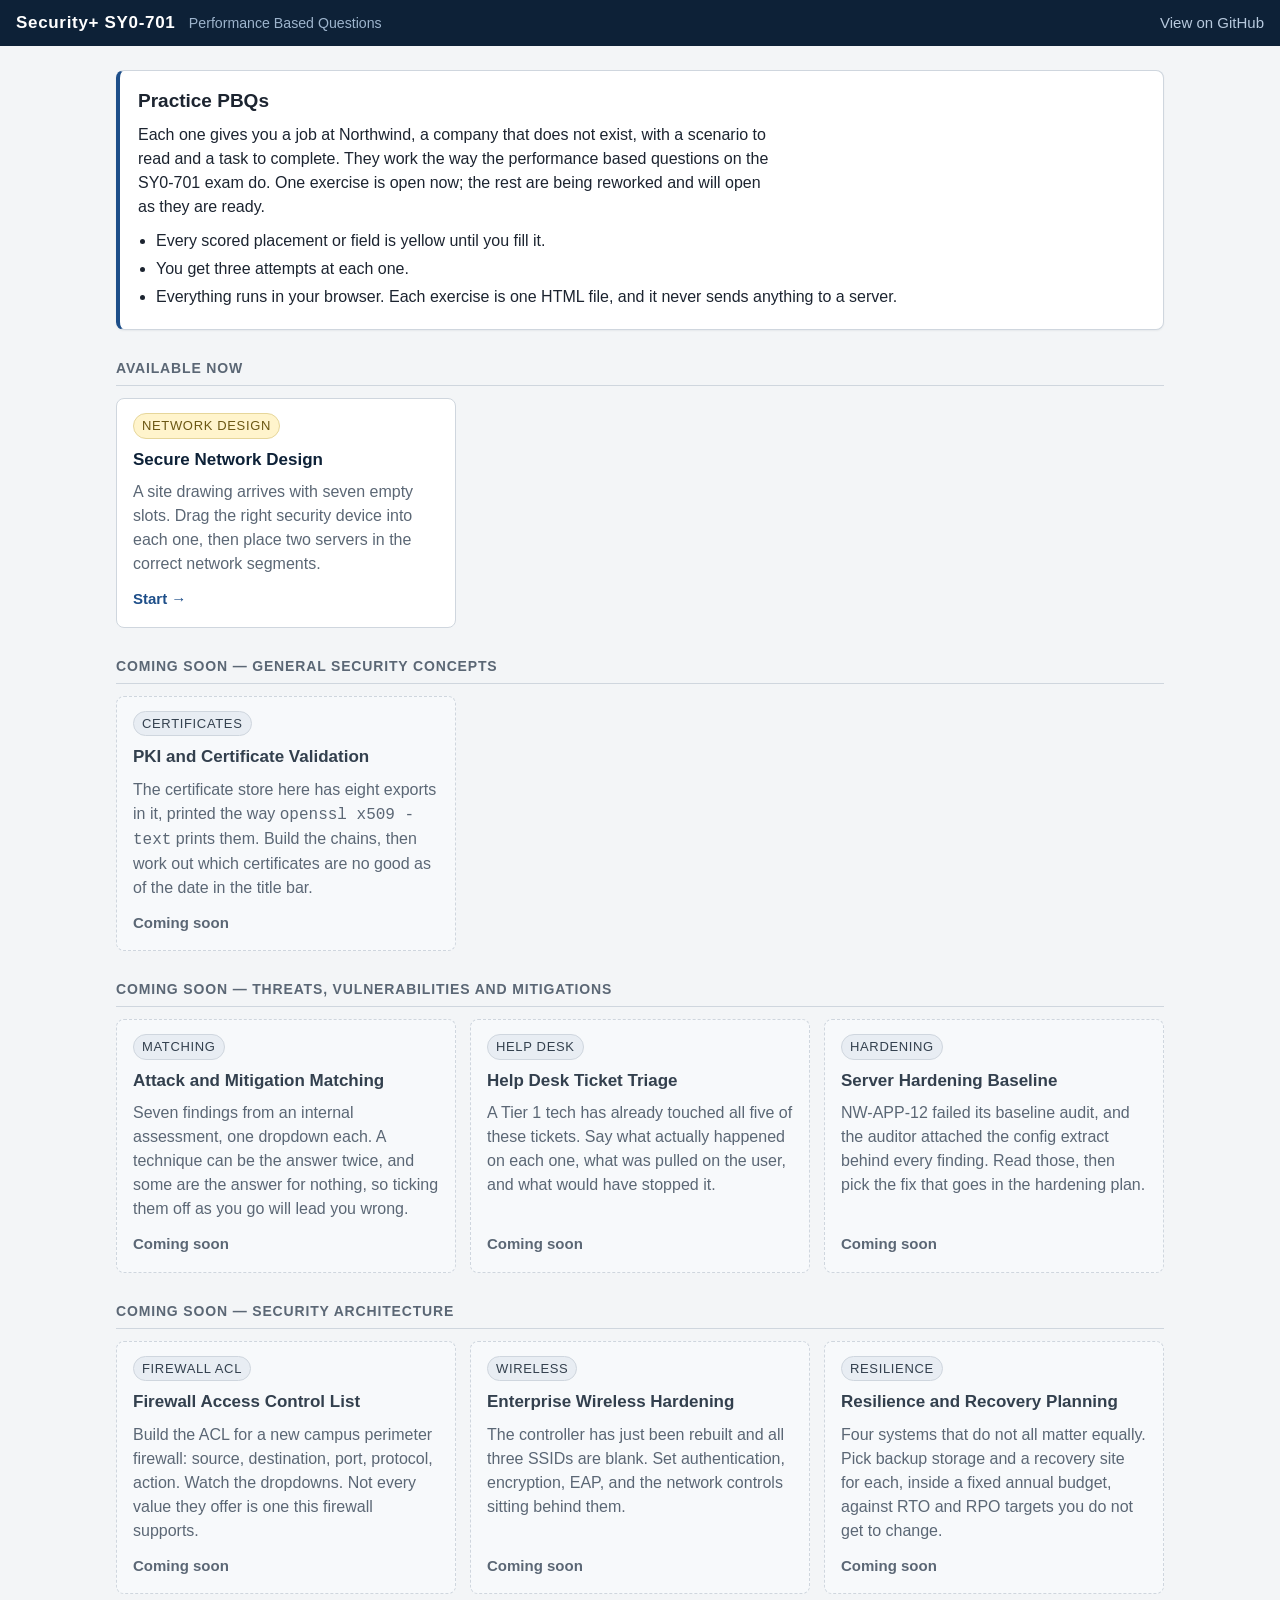
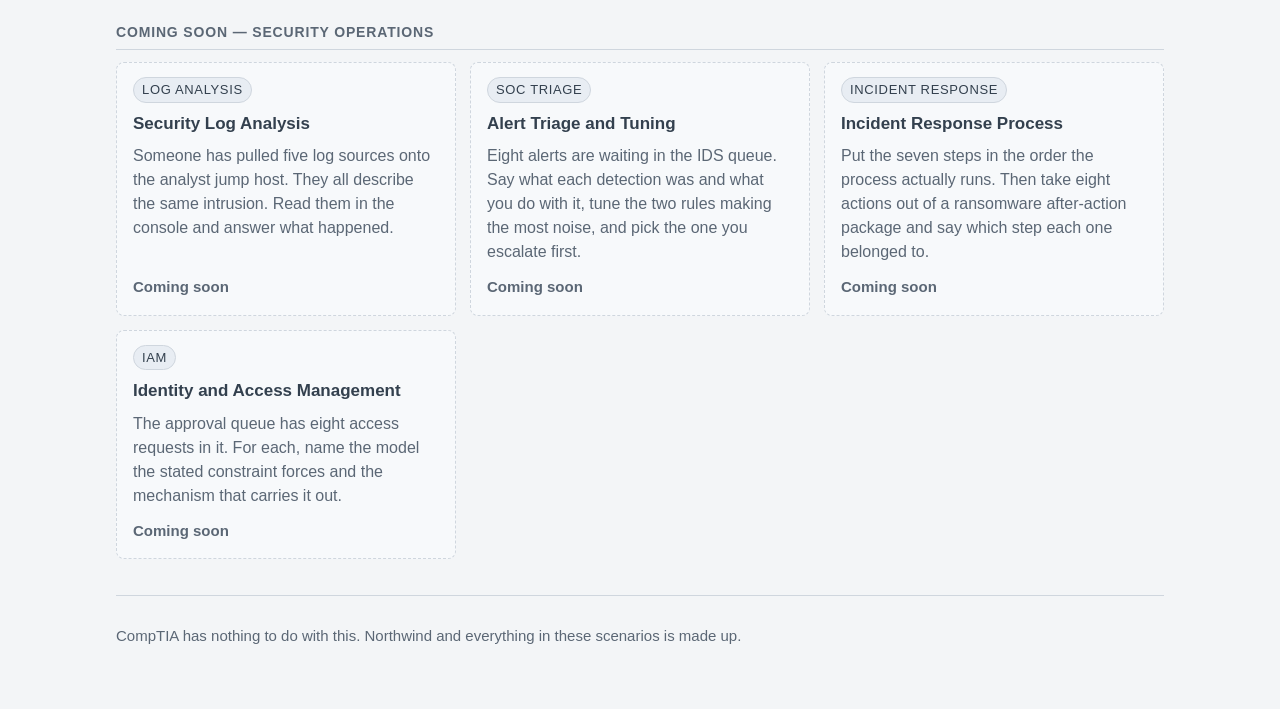
==== index.html @ afe7bc21 "Testing network diagram PBQ" ====
<!doctype html>
<html lang="en">
  <head>
    <meta charset="UTF-8" />
    <meta name="viewport" content="width=device-width, initial-scale=1.0" />
    <title>Security+ SY0-701 Performance Based Questions</title>
    <meta name="description" content="Interactive performance based questions to prepare for the CompTIA Security+ SY0-701 exam." />
    <link rel="stylesheet" href="assets/css/text-scale.css" />
    <style>
      :root {
        --navy: #0d2137;
        --ink: #1c2430;
        --muted: #5b6775;
        --line: #cfd6de;
        --paper: #f3f5f7;
        --white: #ffffff;
        --gold: #fff4cc;
        --info: #1d4e89;
        --shadow: 0 10px 30px rgba(13, 33, 55, .18);
        --focus: #7766cc;
      }

      * { box-sizing: border-box; }
      body {
        margin: 0;
        color: var(--ink);
        background: var(--paper);
        font-family: "Segoe UI", Tahoma, Geneva, Verdana, sans-serif;
        font-size: calc(16px * var(--scale-body, 1) * var(--scale-all, 1));
        line-height: 1.5;
      }
      a { color: var(--info); }
      :focus-visible {
        outline: 3px solid var(--focus);
        outline-offset: 2px;
      }

      .topbar {
        display: flex;
        align-items: baseline;
        gap: 12px;
        padding: 10px 16px;
        background: var(--navy);
        color: #d7e2ee;
        flex-wrap: wrap;
      }
      .brand {
        margin: 0;
        font-size: calc(17px * var(--scale-h1, 1) * var(--scale-all, 1));
        font-weight: 700;
        color: #fff;
        letter-spacing: .04em;
      }
      .brand small { font-weight: 500; color: #9db4cc; margin-left: 8px; letter-spacing: 0; }
      .spacer { flex: 1; }
      .topbar a { color: #b7c9dd; font-size: calc(15px * var(--scale-body, 1) * var(--scale-all, 1)); text-decoration: none; }
      .topbar a:hover { color: #fff; text-decoration: underline; }

      .wrap { max-width: 1080px; margin: 0 auto; padding: 24px 16px 48px; }

      .intro {
        background: var(--white);
        border: 1px solid var(--line);
        border-left: 4px solid var(--info);
        border-radius: 8px;
        padding: 16px 18px;
        margin-bottom: 28px;
        box-shadow: 0 1px 2px rgba(13, 33, 55, .06);
      }
      .intro h2 { margin: 0 0 8px; font-size: calc(19px * var(--scale-h2, 1) * var(--scale-all, 1)); }
      .intro p { margin: 8px 0 0; max-width: 72ch; }
      .intro p:first-of-type { margin-top: 0; }
      .intro ul { margin: 10px 0 0; padding-left: 18px; }
      .intro li { margin: 4px 0; }

      h3.domain {
        margin: 28px 0 12px;
        font-size: calc(14px * var(--scale-h3, 1) * var(--scale-all, 1));
        letter-spacing: .06em;
        text-transform: uppercase;
        color: var(--muted);
        border-bottom: 1px solid var(--line);
        padding-bottom: 6px;
      }

      .grid {
        display: grid;
        grid-template-columns: repeat(auto-fill, minmax(300px, 1fr));
        gap: 14px;
      }

      .card {
        display: flex;
        flex-direction: column;
        background: var(--white);
        border: 1px solid var(--line);
        border-radius: 8px;
        padding: 14px 16px 16px;
        text-decoration: none;
        color: inherit;
        transition: transform .12s ease, box-shadow .12s ease, border-color .12s ease;
      }
      .card:hover,
      .card:focus-visible {
        transform: translateY(-2px);
        box-shadow: var(--shadow);
        border-color: #6b7f94;
      }
      .card h4 {
        margin: 0 0 8px;
        font-size: calc(17px * var(--scale-h4, 1) * var(--scale-all, 1));
        color: var(--navy);
      }
      .card p {
        margin: 0 0 12px;
        font-size: calc(16px * var(--scale-prose, 1) * var(--scale-all, 1));
        color: var(--muted);
      }
      .card .go {
        margin-top: auto;
        font-size: calc(15px * var(--scale-body, 1) * var(--scale-all, 1));
        font-weight: 650;
        color: var(--info);
      }
      .card .go::after { content: " \2192"; }
      .tag {
        display: inline-block;
        align-self: flex-start;
        margin-bottom: 8px;
        padding: 2px 8px;
        border-radius: 999px;
        background: var(--gold);
        border: 1px solid #e6d69a;
        font-size: calc(13px * var(--scale-small, 1) * var(--scale-all, 1));
        letter-spacing: .05em;
        text-transform: uppercase;
        color: #6b5713;
      }

      footer {
        margin-top: 36px;
        padding-top: 14px;
        border-top: 1px solid var(--line);
        font-size: calc(15px * var(--scale-body, 1) * var(--scale-all, 1));
        color: var(--muted);
      }
      .card.soon {
        background: #f7f9fb;
        border-style: dashed;
        color: var(--muted);
      }
      .card.soon h4 { color: #33404e; }
      .card.soon .go { color: var(--muted); }
      .card.soon .go::after { content: ""; }
      .card.soon .tag { background: #e8edf3; border-color: #cfd6de; color: #33404e; }
      .skip {
        position: absolute;
        left: -999px;
        top: 8px;
        background: var(--white);
        color: var(--navy);
        padding: 8px 12px;
        border-radius: 6px;
        z-index: 10;
      }
      .skip:focus { left: 8px; }
      @media (prefers-reduced-motion: reduce) {
        .card { transition: none; }
        .card:hover, .card:focus-visible { transform: none; }
      }

      @media (max-width: 520px) {
        .wrap { padding: 18px 12px 36px; }
      }
    </style>
  </head>

  <body>
    <a class="skip" href="#main">Skip to exercises</a>
    <header class="topbar" role="banner">
      <h1 class="brand">Security+ SY0-701 <small>Performance Based Questions</small></h1>
      <span class="spacer"></span>
      <a href="https://github.com/devurandom11/Security-Plus-PBQs">View on GitHub</a>
    </header>

    <main id="main" class="wrap">
      <section class="intro" aria-labelledby="introTitle">
        <h2 id="introTitle">Practice PBQs</h2>
        <p>
          Each one gives you a job at Northwind, a company that does not exist, with a scenario
          to read and a task to complete. They work the way the performance based questions on
          the SY0-701 exam do. One exercise is open now; the rest are being reworked and will
          open as they are ready.
        </p>
        <ul>
          <li>Every scored placement or field is yellow until you fill it.</li>
          <li>You get three attempts at each one.</li>
          <li>Everything runs in your browser. Each exercise is one HTML file, and it never sends anything to a server.</li>
        </ul>
      </section>

      <h3 class="domain">Available now</h3>
      <div class="grid">
        <a class="card" href="network-diagram.html">
          <span class="tag">Network design</span>
          <h4>Secure Network Design</h4>
          <p>A site drawing arrives with seven empty slots. Drag the right security device into each one, then place two servers in the correct network segments.</p>
          <span class="go">Start</span>
        </a>
      </div>

      <h3 class="domain">Coming soon &mdash; General Security Concepts</h3>
      <div class="grid">
        <div class="card soon" aria-disabled="true">
          <span class="tag">Certificates</span>
          <h4>PKI and Certificate Validation</h4>
          <p>The certificate store here has eight exports in it, printed the way <code>openssl x509 -text</code> prints them. Build the chains, then work out which certificates are no good as of the date in the title bar.</p>
          <span class="go">Coming soon</span>
        </div>
      </div>

      <h3 class="domain">Coming soon &mdash; Threats, Vulnerabilities and Mitigations</h3>
      <div class="grid">
        <div class="card soon" aria-disabled="true">
          <span class="tag">Matching</span>
          <h4>Attack and Mitigation Matching</h4>
          <p>Seven findings from an internal assessment, one dropdown each. A technique can be the answer twice, and some are the answer for nothing, so ticking them off as you go will lead you wrong.</p>
          <span class="go">Coming soon</span>
        </div>
        <div class="card soon" aria-disabled="true">
          <span class="tag">Help desk</span>
          <h4>Help Desk Ticket Triage</h4>
          <p>A Tier 1 tech has already touched all five of these tickets. Say what actually happened on each one, what was pulled on the user, and what would have stopped it.</p>
          <span class="go">Coming soon</span>
        </div>
        <div class="card soon" aria-disabled="true">
          <span class="tag">Hardening</span>
          <h4>Server Hardening Baseline</h4>
          <p>NW-APP-12 failed its baseline audit, and the auditor attached the config extract behind every finding. Read those, then pick the fix that goes in the hardening plan.</p>
          <span class="go">Coming soon</span>
        </div>
      </div>

      <h3 class="domain">Coming soon &mdash; Security Architecture</h3>
      <div class="grid">
        <div class="card soon" aria-disabled="true">
          <span class="tag">Firewall ACL</span>
          <h4>Firewall Access Control List</h4>
          <p>Build the ACL for a new campus perimeter firewall: source, destination, port, protocol, action. Watch the dropdowns. Not every value they offer is one this firewall supports.</p>
          <span class="go">Coming soon</span>
        </div>
        <div class="card soon" aria-disabled="true">
          <span class="tag">Wireless</span>
          <h4>Enterprise Wireless Hardening</h4>
          <p>The controller has just been rebuilt and all three SSIDs are blank. Set authentication, encryption, EAP, and the network controls sitting behind them.</p>
          <span class="go">Coming soon</span>
        </div>
        <div class="card soon" aria-disabled="true">
          <span class="tag">Resilience</span>
          <h4>Resilience and Recovery Planning</h4>
          <p>Four systems that do not all matter equally. Pick backup storage and a recovery site for each, inside a fixed annual budget, against RTO and RPO targets you do not get to change.</p>
          <span class="go">Coming soon</span>
        </div>
      </div>

      <h3 class="domain">Coming soon &mdash; Security Operations</h3>
      <div class="grid">
        <div class="card soon" aria-disabled="true">
          <span class="tag">Log analysis</span>
          <h4>Security Log Analysis</h4>
          <p>Someone has pulled five log sources onto the analyst jump host. They all describe the same intrusion. Read them in the console and answer what happened.</p>
          <span class="go">Coming soon</span>
        </div>
        <div class="card soon" aria-disabled="true">
          <span class="tag">SOC triage</span>
          <h4>Alert Triage and Tuning</h4>
          <p>Eight alerts are waiting in the IDS queue. Say what each detection was and what you do with it, tune the two rules making the most noise, and pick the one you escalate first.</p>
          <span class="go">Coming soon</span>
        </div>
        <div class="card soon" aria-disabled="true">
          <span class="tag">Incident response</span>
          <h4>Incident Response Process</h4>
          <p>Put the seven steps in the order the process actually runs. Then take eight actions out of a ransomware after-action package and say which step each one belonged to.</p>
          <span class="go">Coming soon</span>
        </div>
        <div class="card soon" aria-disabled="true">
          <span class="tag">IAM</span>
          <h4>Identity and Access Management</h4>
          <p>The approval queue has eight access requests in it. For each, name the model the stated constraint forces and the mechanism that carries it out.</p>
          <span class="go">Coming soon</span>
        </div>
      </div>

      <footer>
        <p>
          CompTIA has nothing to do with this. Northwind and everything in these scenarios is made up.
        </p>
      </footer>
    </main>
  </body>
</html>
---- assets/css/text-scale.css ----
/* Text scale for every page in this repo.
   1 = the size the page was designed at. 1.1 = 10% bigger, 0.9 = 10% smaller.
   Change a number here and every page picks it up. Nothing else needs editing.

   Each page multiplies its own designed size by one of these, so the
   proportions inside a page stay intact while the whole class of text moves. */

:root {
  /* Scales everything at once, on top of the per-type numbers below. */
  --scale-all: 1;

  /* Per type of text. */
  --scale-body: 1;      /* base UI text: buttons, dropdowns, anything unclassified */
  --scale-h1: 1;        /* page title in the top bar, score headline */
  --scale-h2: 1;        /* section headings: Instructions, Answer key */
  --scale-h3: 1;        /* panel headings and sub-headings */
  --scale-h4: 1;        /* item headings: a question, a ticket, a certificate */
  --scale-prose: 1;     /* instruction paragraphs, list items, scenario text */
  --scale-table: 1;     /* data tables and their column headers */
  --scale-mono: 1;      /* terminal output, log dumps, certificate text */
  --scale-small: 1;     /* tags, hints, field labels, badges, captions */
  --scale-score: 1;     /* the big percentage on the results screen */
  --scale-diagram: 1;   /* labels drawn inside the SVG diagrams */
}
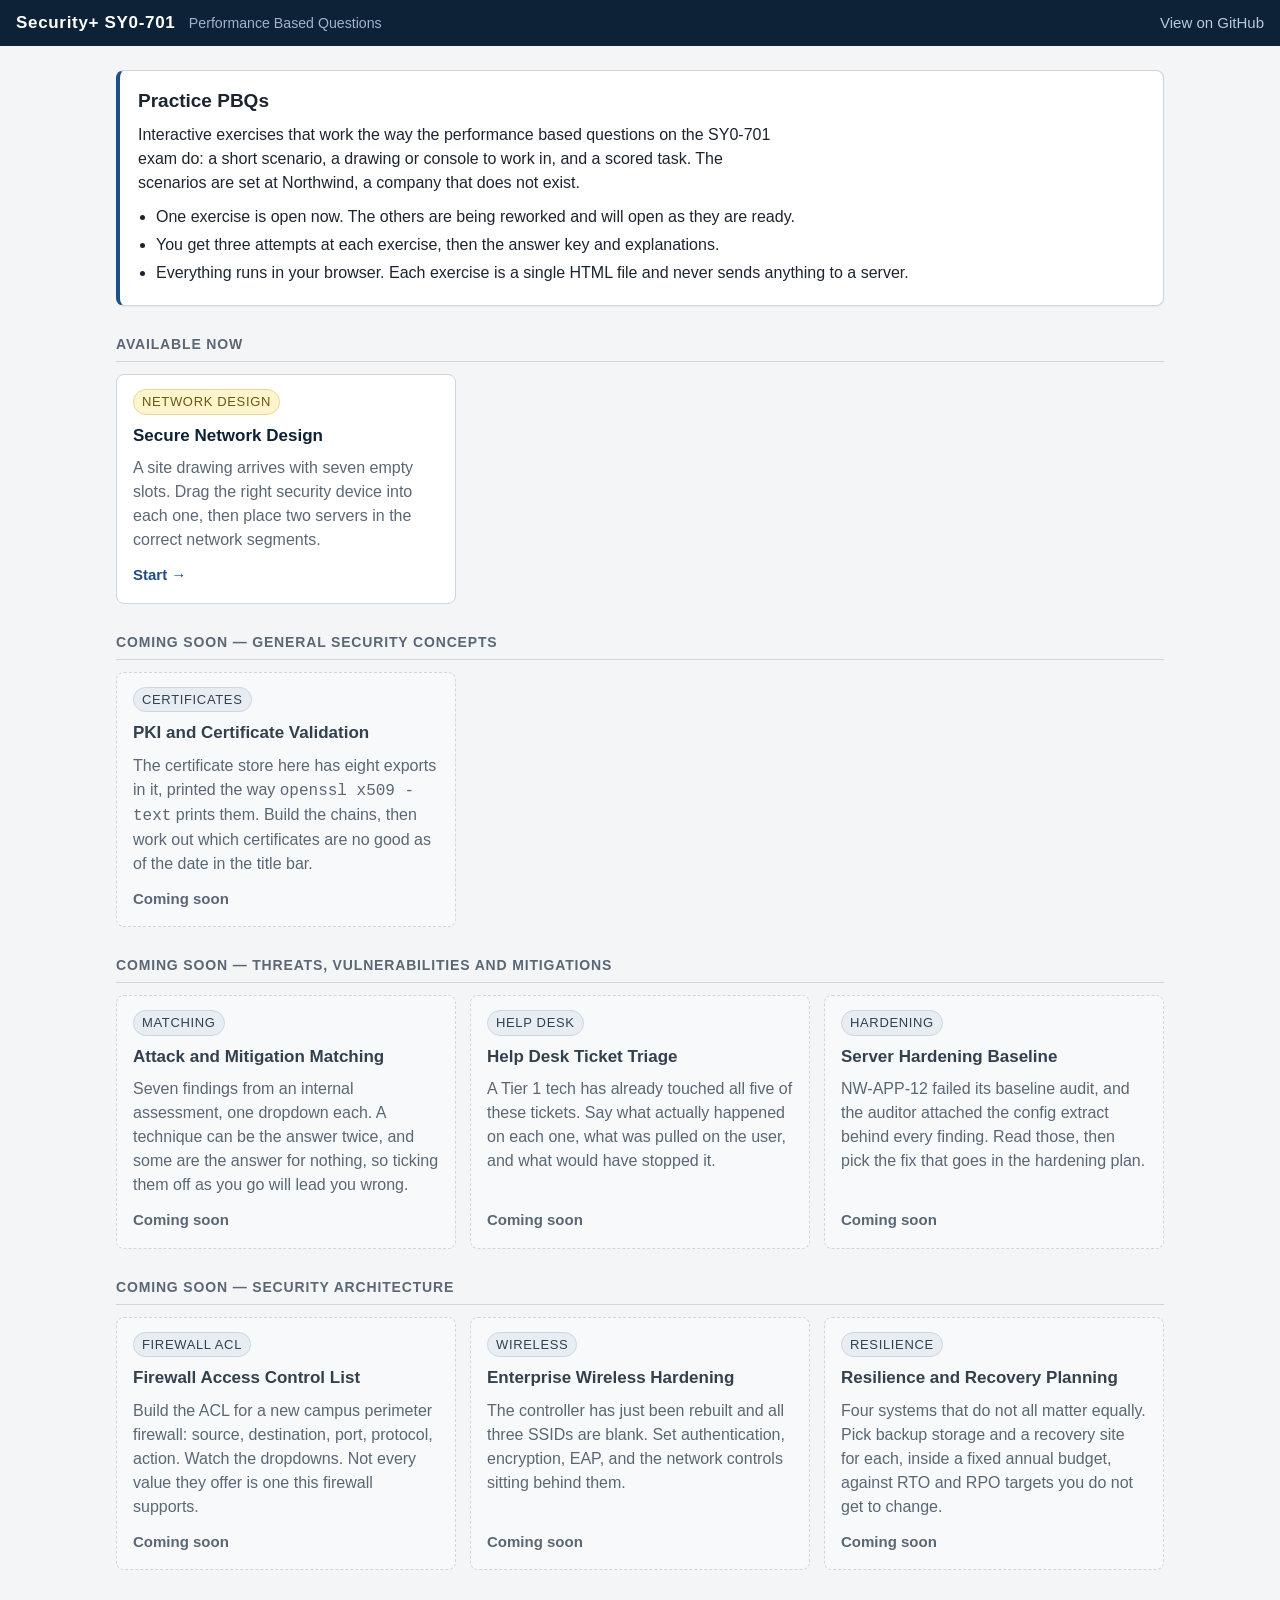
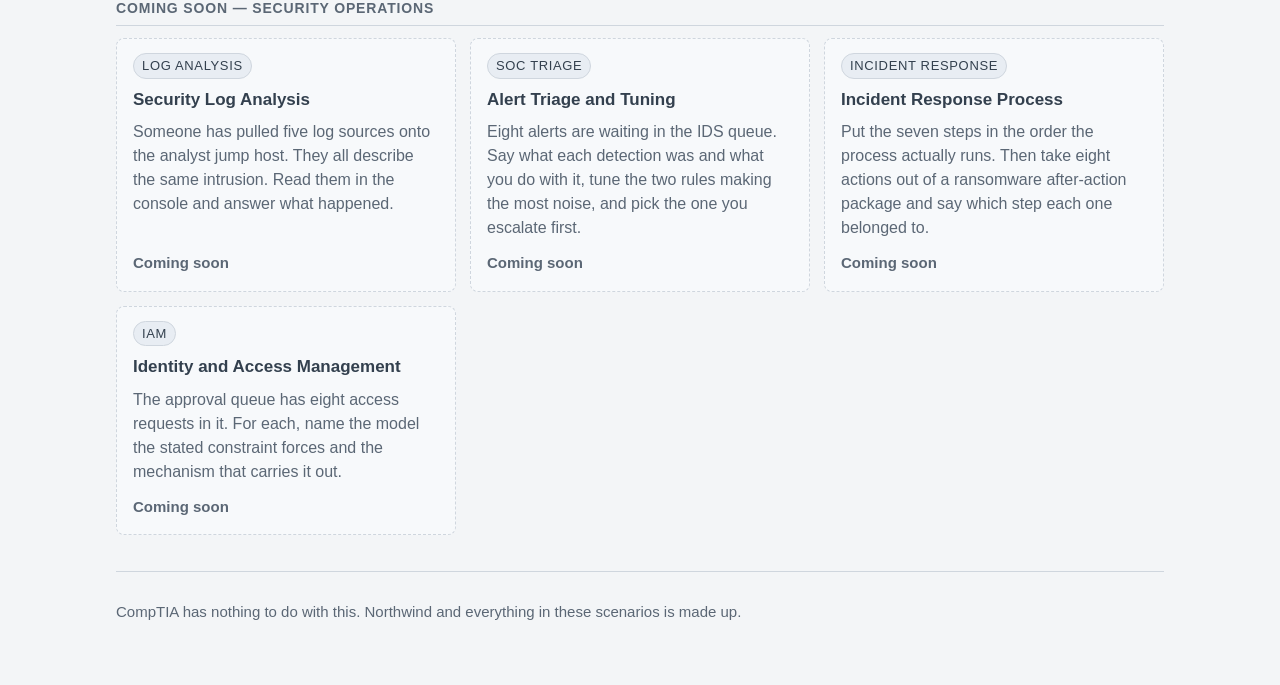
==== commit b124d949: "Rework network design PBQ as drag-and-drop; open it alone on index Slim the Secure Network Design PB" ====
--- a/index.html
+++ b/index.html
@@ -187,15 +187,14 @@
       <section class="intro" aria-labelledby="introTitle">
         <h2 id="introTitle">Practice PBQs</h2>
         <p>
-          Each one gives you a job at Northwind, a company that does not exist, with a scenario
-          to read and a task to complete. They work the way the performance based questions on
-          the SY0-701 exam do. One exercise is open now; the rest are being reworked and will
-          open as they are ready.
+          Interactive exercises that work the way the performance based questions on the SY0-701
+          exam do: a short scenario, a drawing or console to work in, and a scored task. The
+          scenarios are set at Northwind, a company that does not exist.
         </p>
         <ul>
-          <li>Every scored placement or field is yellow until you fill it.</li>
-          <li>You get three attempts at each one.</li>
-          <li>Everything runs in your browser. Each exercise is one HTML file, and it never sends anything to a server.</li>
+          <li>One exercise is open now. The others are being reworked and will open as they are ready.</li>
+          <li>You get three attempts at each exercise, then the answer key and explanations.</li>
+          <li>Everything runs in your browser. Each exercise is a single HTML file and never sends anything to a server.</li>
         </ul>
       </section>
 
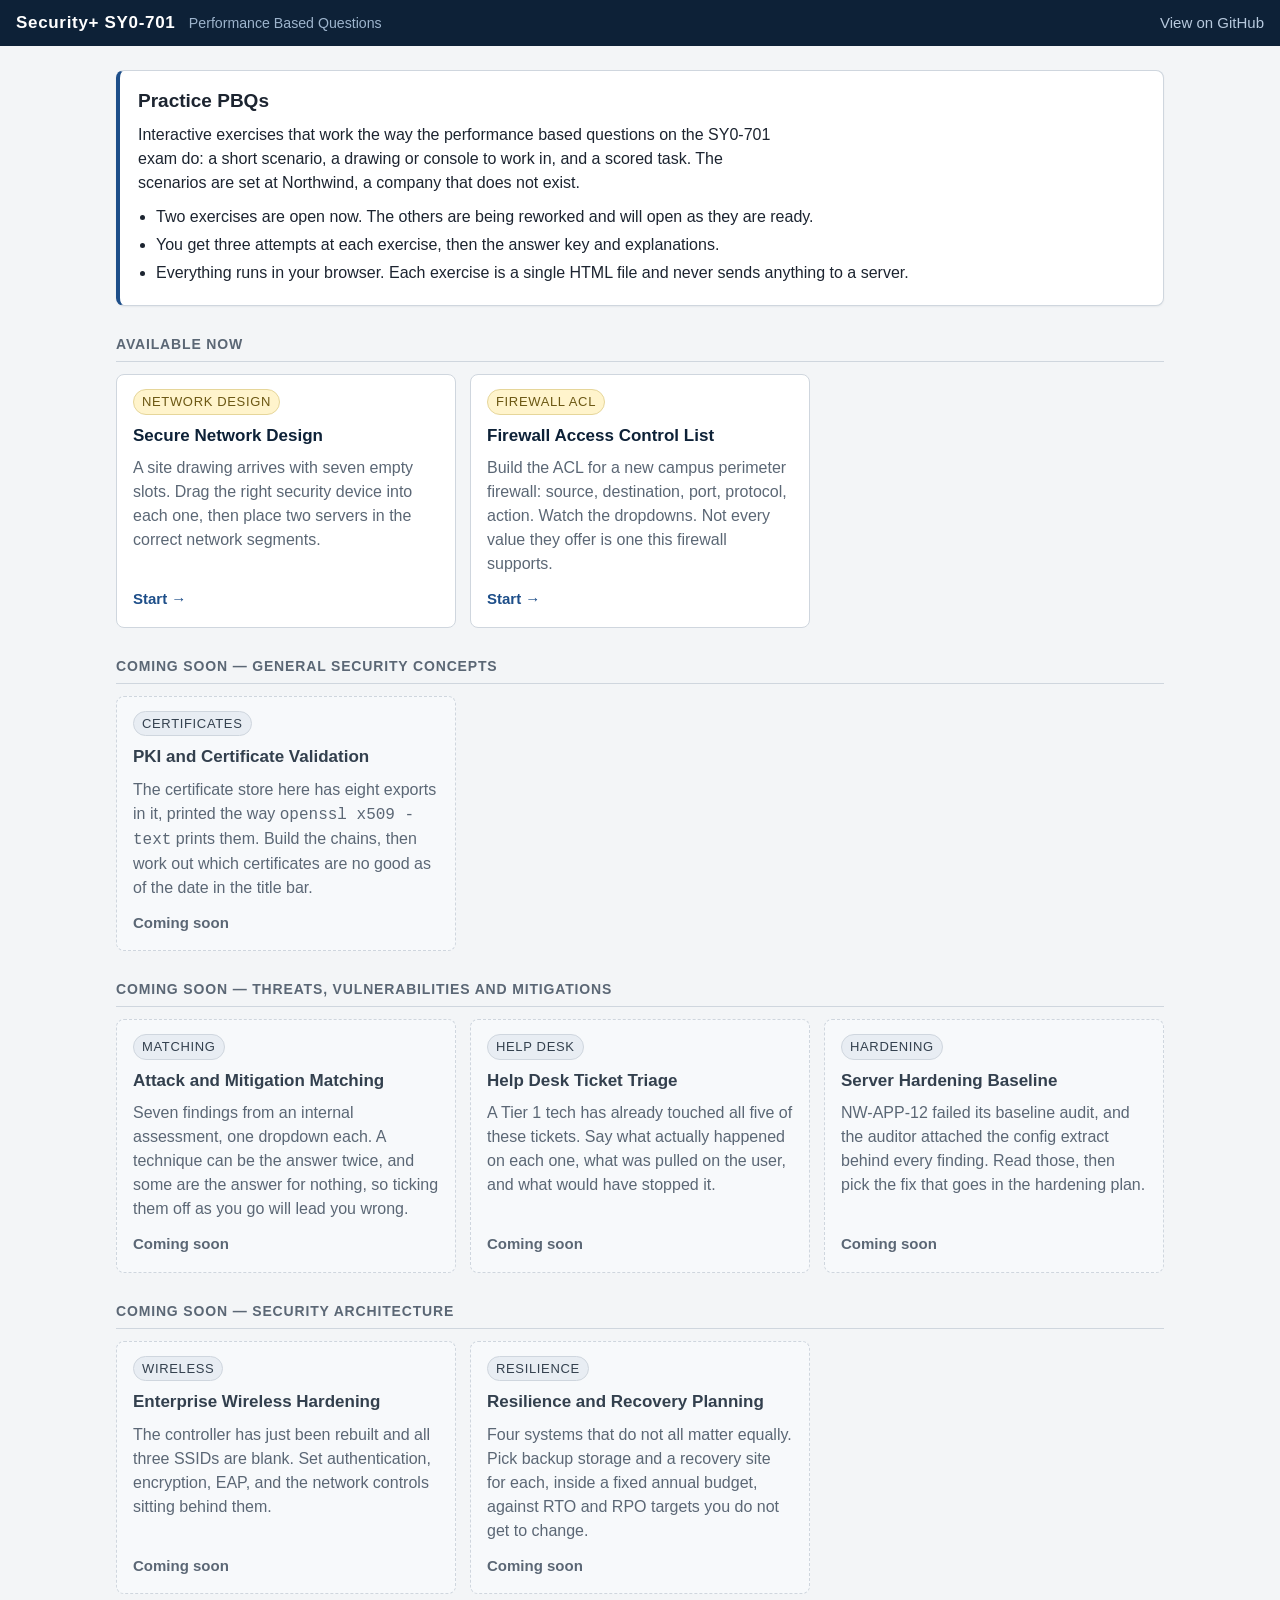
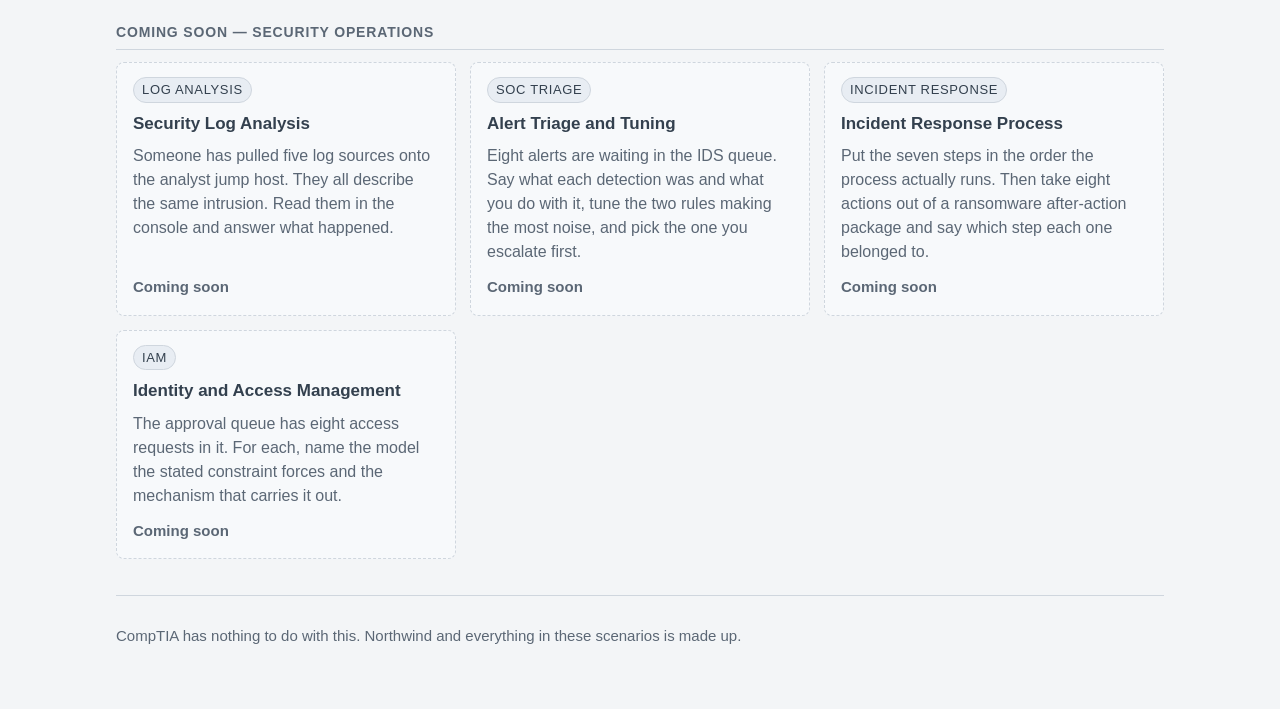
==== commit 94c885ec: "Index: list firewall rules PBQ as live alongside network design Co-Authored-By: Claude Fable 5 <nore" ====
--- a/index.html
+++ b/index.html
@@ -192,7 +192,7 @@
           scenarios are set at Northwind, a company that does not exist.
         </p>
         <ul>
-          <li>One exercise is open now. The others are being reworked and will open as they are ready.</li>
+          <li>Two exercises are open now. The others are being reworked and will open as they are ready.</li>
           <li>You get three attempts at each exercise, then the answer key and explanations.</li>
           <li>Everything runs in your browser. Each exercise is a single HTML file and never sends anything to a server.</li>
         </ul>
@@ -206,6 +206,12 @@
           <p>A site drawing arrives with seven empty slots. Drag the right security device into each one, then place two servers in the correct network segments.</p>
           <span class="go">Start</span>
         </a>
+        <a class="card" href="firewall-rules.html">
+          <span class="tag">Firewall ACL</span>
+          <h4>Firewall Access Control List</h4>
+          <p>Build the ACL for a new campus perimeter firewall: source, destination, port, protocol, action. Watch the dropdowns. Not every value they offer is one this firewall supports.</p>
+          <span class="go">Start</span>
+        </a>
       </div>
 
       <h3 class="domain">Coming soon &mdash; General Security Concepts</h3>
@@ -242,12 +248,6 @@
 
       <h3 class="domain">Coming soon &mdash; Security Architecture</h3>
       <div class="grid">
-        <div class="card soon" aria-disabled="true">
-          <span class="tag">Firewall ACL</span>
-          <h4>Firewall Access Control List</h4>
-          <p>Build the ACL for a new campus perimeter firewall: source, destination, port, protocol, action. Watch the dropdowns. Not every value they offer is one this firewall supports.</p>
-          <span class="go">Coming soon</span>
-        </div>
         <div class="card soon" aria-disabled="true">
           <span class="tag">Wireless</span>
           <h4>Enterprise Wireless Hardening</h4>
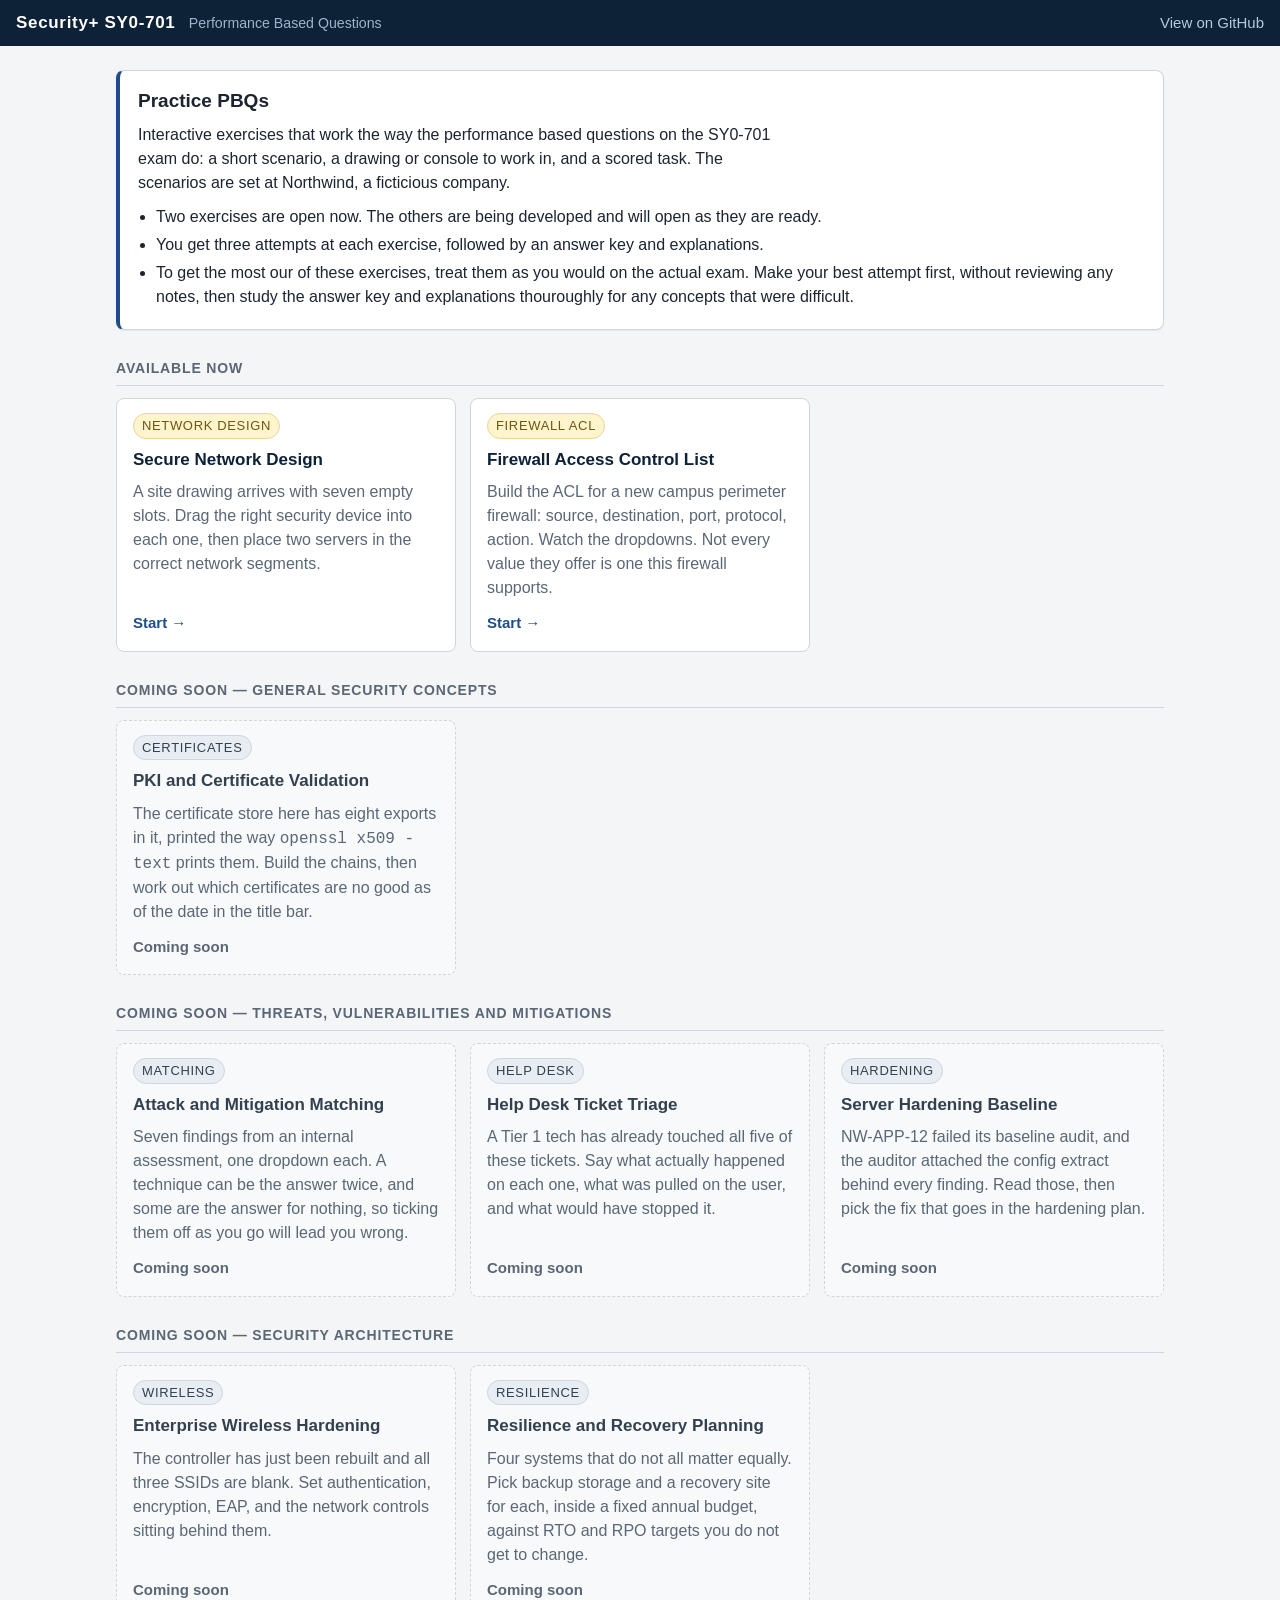
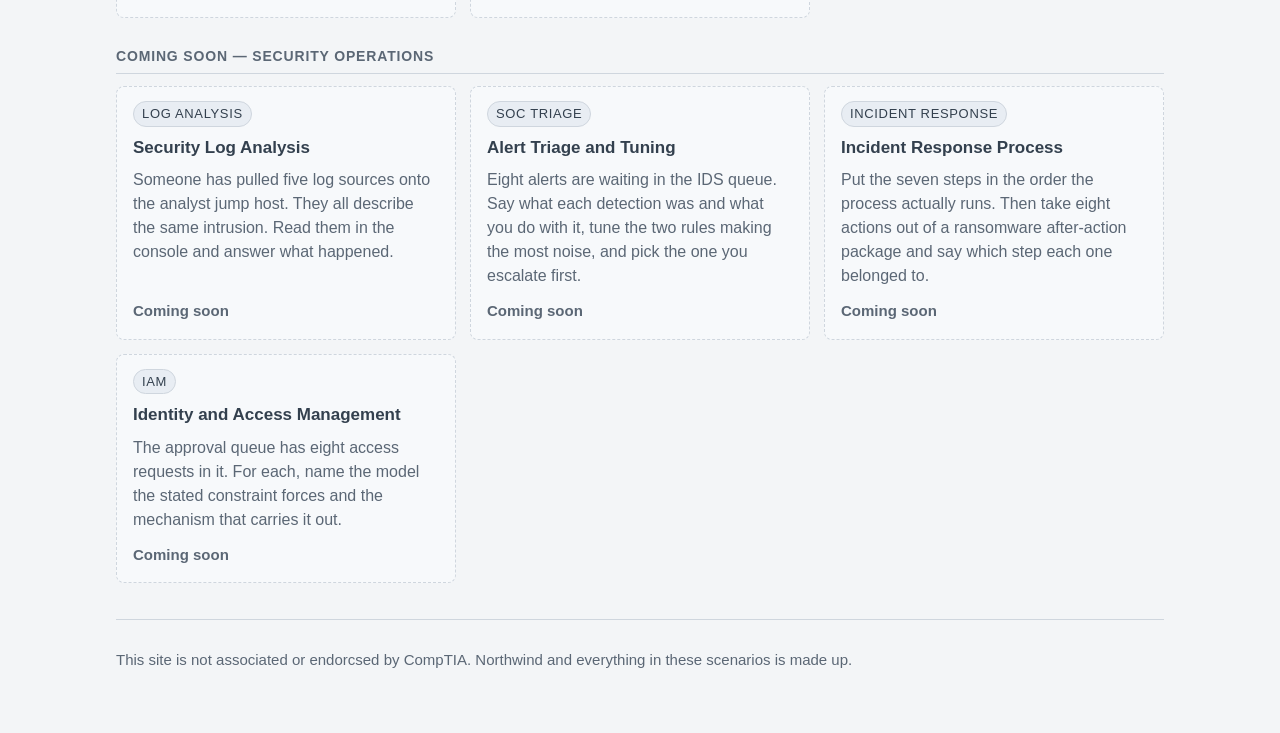
==== commit eb422e3f: "Updated" ====
--- a/index.html
+++ b/index.html
@@ -4,7 +4,10 @@
     <meta charset="UTF-8" />
     <meta name="viewport" content="width=device-width, initial-scale=1.0" />
     <title>Security+ SY0-701 Performance Based Questions</title>
-    <meta name="description" content="Interactive performance based questions to prepare for the CompTIA Security+ SY0-701 exam." />
+    <meta
+      name="description"
+      content="Interactive performance based questions to prepare for the CompTIA Security+ SY0-701 exam."
+    />
     <link rel="stylesheet" href="assets/css/text-scale.css" />
     <style>
       :root {
@@ -16,11 +19,13 @@
         --white: #ffffff;
         --gold: #fff4cc;
         --info: #1d4e89;
-        --shadow: 0 10px 30px rgba(13, 33, 55, .18);
+        --shadow: 0 10px 30px rgba(13, 33, 55, 0.18);
         --focus: #7766cc;
       }
 
-      * { box-sizing: border-box; }
+      * {
+        box-sizing: border-box;
+      }
       body {
         margin: 0;
         color: var(--ink);
@@ -29,7 +34,9 @@
         font-size: calc(16px * var(--scale-body, 1) * var(--scale-all, 1));
         line-height: 1.5;
       }
-      a { color: var(--info); }
+      a {
+        color: var(--info);
+      }
       :focus-visible {
         outline: 3px solid var(--focus);
         outline-offset: 2px;
@@ -49,14 +56,32 @@
         font-size: calc(17px * var(--scale-h1, 1) * var(--scale-all, 1));
         font-weight: 700;
         color: #fff;
-        letter-spacing: .04em;
-      }
-      .brand small { font-weight: 500; color: #9db4cc; margin-left: 8px; letter-spacing: 0; }
-      .spacer { flex: 1; }
-      .topbar a { color: #b7c9dd; font-size: calc(15px * var(--scale-body, 1) * var(--scale-all, 1)); text-decoration: none; }
-      .topbar a:hover { color: #fff; text-decoration: underline; }
-
-      .wrap { max-width: 1080px; margin: 0 auto; padding: 24px 16px 48px; }
+        letter-spacing: 0.04em;
+      }
+      .brand small {
+        font-weight: 500;
+        color: #9db4cc;
+        margin-left: 8px;
+        letter-spacing: 0;
+      }
+      .spacer {
+        flex: 1;
+      }
+      .topbar a {
+        color: #b7c9dd;
+        font-size: calc(15px * var(--scale-body, 1) * var(--scale-all, 1));
+        text-decoration: none;
+      }
+      .topbar a:hover {
+        color: #fff;
+        text-decoration: underline;
+      }
+
+      .wrap {
+        max-width: 1080px;
+        margin: 0 auto;
+        padding: 24px 16px 48px;
+      }
 
       .intro {
         background: var(--white);
@@ -65,18 +90,31 @@
         border-radius: 8px;
         padding: 16px 18px;
         margin-bottom: 28px;
-        box-shadow: 0 1px 2px rgba(13, 33, 55, .06);
-      }
-      .intro h2 { margin: 0 0 8px; font-size: calc(19px * var(--scale-h2, 1) * var(--scale-all, 1)); }
-      .intro p { margin: 8px 0 0; max-width: 72ch; }
-      .intro p:first-of-type { margin-top: 0; }
-      .intro ul { margin: 10px 0 0; padding-left: 18px; }
-      .intro li { margin: 4px 0; }
+        box-shadow: 0 1px 2px rgba(13, 33, 55, 0.06);
+      }
+      .intro h2 {
+        margin: 0 0 8px;
+        font-size: calc(19px * var(--scale-h2, 1) * var(--scale-all, 1));
+      }
+      .intro p {
+        margin: 8px 0 0;
+        max-width: 72ch;
+      }
+      .intro p:first-of-type {
+        margin-top: 0;
+      }
+      .intro ul {
+        margin: 10px 0 0;
+        padding-left: 18px;
+      }
+      .intro li {
+        margin: 4px 0;
+      }
 
       h3.domain {
         margin: 28px 0 12px;
         font-size: calc(14px * var(--scale-h3, 1) * var(--scale-all, 1));
-        letter-spacing: .06em;
+        letter-spacing: 0.06em;
         text-transform: uppercase;
         color: var(--muted);
         border-bottom: 1px solid var(--line);
@@ -98,7 +136,10 @@
         padding: 14px 16px 16px;
         text-decoration: none;
         color: inherit;
-        transition: transform .12s ease, box-shadow .12s ease, border-color .12s ease;
+        transition:
+          transform 0.12s ease,
+          box-shadow 0.12s ease,
+          border-color 0.12s ease;
       }
       .card:hover,
       .card:focus-visible {
@@ -122,7 +163,9 @@
         font-weight: 650;
         color: var(--info);
       }
-      .card .go::after { content: " \2192"; }
+      .card .go::after {
+        content: " \2192";
+      }
       .tag {
         display: inline-block;
         align-self: flex-start;
@@ -132,7 +175,7 @@
         background: var(--gold);
         border: 1px solid #e6d69a;
         font-size: calc(13px * var(--scale-small, 1) * var(--scale-all, 1));
-        letter-spacing: .05em;
+        letter-spacing: 0.05em;
         text-transform: uppercase;
         color: #6b5713;
       }
@@ -149,10 +192,20 @@
         border-style: dashed;
         color: var(--muted);
       }
-      .card.soon h4 { color: #33404e; }
-      .card.soon .go { color: var(--muted); }
-      .card.soon .go::after { content: ""; }
-      .card.soon .tag { background: #e8edf3; border-color: #cfd6de; color: #33404e; }
+      .card.soon h4 {
+        color: #33404e;
+      }
+      .card.soon .go {
+        color: var(--muted);
+      }
+      .card.soon .go::after {
+        content: "";
+      }
+      .card.soon .tag {
+        background: #e8edf3;
+        border-color: #cfd6de;
+        color: #33404e;
+      }
       .skip {
         position: absolute;
         left: -999px;
@@ -163,14 +216,23 @@
         border-radius: 6px;
         z-index: 10;
       }
-      .skip:focus { left: 8px; }
+      .skip:focus {
+        left: 8px;
+      }
       @media (prefers-reduced-motion: reduce) {
-        .card { transition: none; }
-        .card:hover, .card:focus-visible { transform: none; }
+        .card {
+          transition: none;
+        }
+        .card:hover,
+        .card:focus-visible {
+          transform: none;
+        }
       }
 
       @media (max-width: 520px) {
-        .wrap { padding: 18px 12px 36px; }
+        .wrap {
+          padding: 18px 12px 36px;
+        }
       }
     </style>
   </head>
@@ -178,23 +240,39 @@
   <body>
     <a class="skip" href="#main">Skip to exercises</a>
     <header class="topbar" role="banner">
-      <h1 class="brand">Security+ SY0-701 <small>Performance Based Questions</small></h1>
+      <h1 class="brand">
+        Security+ SY0-701 <small>Performance Based Questions</small>
+      </h1>
       <span class="spacer"></span>
-      <a href="https://github.com/devurandom11/Security-Plus-PBQs">View on GitHub</a>
+      <a href="https://github.com/devurandom11/Security-Plus-PBQs"
+        >View on GitHub</a
+      >
     </header>
 
     <main id="main" class="wrap">
       <section class="intro" aria-labelledby="introTitle">
         <h2 id="introTitle">Practice PBQs</h2>
         <p>
-          Interactive exercises that work the way the performance based questions on the SY0-701
-          exam do: a short scenario, a drawing or console to work in, and a scored task. The
-          scenarios are set at Northwind, a company that does not exist.
+          Interactive exercises that work the way the performance based
+          questions on the SY0-701 exam do: a short scenario, a drawing or
+          console to work in, and a scored task. The scenarios are set at
+          Northwind, a ficticious company.
         </p>
         <ul>
-          <li>Two exercises are open now. The others are being reworked and will open as they are ready.</li>
-          <li>You get three attempts at each exercise, then the answer key and explanations.</li>
-          <li>Everything runs in your browser. Each exercise is a single HTML file and never sends anything to a server.</li>
+          <li>
+            Two exercises are open now. The others are being developed and will
+            open as they are ready.
+          </li>
+          <li>
+            You get three attempts at each exercise, followed by an answer key
+            and explanations.
+          </li>
+          <li>
+            To get the most our of these exercises, treat them as you would on
+            the actual exam. Make your best attempt first, without reviewing any
+            notes, then study the answer key and explanations thouroughly for
+            any concepts that were difficult.
+          </li>
         </ul>
       </section>
 
@@ -203,13 +281,21 @@
         <a class="card" href="network-diagram.html">
           <span class="tag">Network design</span>
           <h4>Secure Network Design</h4>
-          <p>A site drawing arrives with seven empty slots. Drag the right security device into each one, then place two servers in the correct network segments.</p>
+          <p>
+            A site drawing arrives with seven empty slots. Drag the right
+            security device into each one, then place two servers in the correct
+            network segments.
+          </p>
           <span class="go">Start</span>
         </a>
         <a class="card" href="firewall-rules.html">
           <span class="tag">Firewall ACL</span>
           <h4>Firewall Access Control List</h4>
-          <p>Build the ACL for a new campus perimeter firewall: source, destination, port, protocol, action. Watch the dropdowns. Not every value they offer is one this firewall supports.</p>
+          <p>
+            Build the ACL for a new campus perimeter firewall: source,
+            destination, port, protocol, action. Watch the dropdowns. Not every
+            value they offer is one this firewall supports.
+          </p>
           <span class="go">Start</span>
         </a>
       </div>
@@ -219,29 +305,48 @@
         <div class="card soon" aria-disabled="true">
           <span class="tag">Certificates</span>
           <h4>PKI and Certificate Validation</h4>
-          <p>The certificate store here has eight exports in it, printed the way <code>openssl x509 -text</code> prints them. Build the chains, then work out which certificates are no good as of the date in the title bar.</p>
+          <p>
+            The certificate store here has eight exports in it, printed the way
+            <code>openssl x509 -text</code> prints them. Build the chains, then
+            work out which certificates are no good as of the date in the title
+            bar.
+          </p>
           <span class="go">Coming soon</span>
         </div>
       </div>
 
-      <h3 class="domain">Coming soon &mdash; Threats, Vulnerabilities and Mitigations</h3>
+      <h3 class="domain">
+        Coming soon &mdash; Threats, Vulnerabilities and Mitigations
+      </h3>
       <div class="grid">
         <div class="card soon" aria-disabled="true">
           <span class="tag">Matching</span>
           <h4>Attack and Mitigation Matching</h4>
-          <p>Seven findings from an internal assessment, one dropdown each. A technique can be the answer twice, and some are the answer for nothing, so ticking them off as you go will lead you wrong.</p>
+          <p>
+            Seven findings from an internal assessment, one dropdown each. A
+            technique can be the answer twice, and some are the answer for
+            nothing, so ticking them off as you go will lead you wrong.
+          </p>
           <span class="go">Coming soon</span>
         </div>
         <div class="card soon" aria-disabled="true">
           <span class="tag">Help desk</span>
           <h4>Help Desk Ticket Triage</h4>
-          <p>A Tier 1 tech has already touched all five of these tickets. Say what actually happened on each one, what was pulled on the user, and what would have stopped it.</p>
+          <p>
+            A Tier 1 tech has already touched all five of these tickets. Say
+            what actually happened on each one, what was pulled on the user, and
+            what would have stopped it.
+          </p>
           <span class="go">Coming soon</span>
         </div>
         <div class="card soon" aria-disabled="true">
           <span class="tag">Hardening</span>
           <h4>Server Hardening Baseline</h4>
-          <p>NW-APP-12 failed its baseline audit, and the auditor attached the config extract behind every finding. Read those, then pick the fix that goes in the hardening plan.</p>
+          <p>
+            NW-APP-12 failed its baseline audit, and the auditor attached the
+            config extract behind every finding. Read those, then pick the fix
+            that goes in the hardening plan.
+          </p>
           <span class="go">Coming soon</span>
         </div>
       </div>
@@ -251,13 +356,21 @@
         <div class="card soon" aria-disabled="true">
           <span class="tag">Wireless</span>
           <h4>Enterprise Wireless Hardening</h4>
-          <p>The controller has just been rebuilt and all three SSIDs are blank. Set authentication, encryption, EAP, and the network controls sitting behind them.</p>
+          <p>
+            The controller has just been rebuilt and all three SSIDs are blank.
+            Set authentication, encryption, EAP, and the network controls
+            sitting behind them.
+          </p>
           <span class="go">Coming soon</span>
         </div>
         <div class="card soon" aria-disabled="true">
           <span class="tag">Resilience</span>
           <h4>Resilience and Recovery Planning</h4>
-          <p>Four systems that do not all matter equally. Pick backup storage and a recovery site for each, inside a fixed annual budget, against RTO and RPO targets you do not get to change.</p>
+          <p>
+            Four systems that do not all matter equally. Pick backup storage and
+            a recovery site for each, inside a fixed annual budget, against RTO
+            and RPO targets you do not get to change.
+          </p>
           <span class="go">Coming soon</span>
         </div>
       </div>
@@ -267,32 +380,49 @@
         <div class="card soon" aria-disabled="true">
           <span class="tag">Log analysis</span>
           <h4>Security Log Analysis</h4>
-          <p>Someone has pulled five log sources onto the analyst jump host. They all describe the same intrusion. Read them in the console and answer what happened.</p>
+          <p>
+            Someone has pulled five log sources onto the analyst jump host. They
+            all describe the same intrusion. Read them in the console and answer
+            what happened.
+          </p>
           <span class="go">Coming soon</span>
         </div>
         <div class="card soon" aria-disabled="true">
           <span class="tag">SOC triage</span>
           <h4>Alert Triage and Tuning</h4>
-          <p>Eight alerts are waiting in the IDS queue. Say what each detection was and what you do with it, tune the two rules making the most noise, and pick the one you escalate first.</p>
+          <p>
+            Eight alerts are waiting in the IDS queue. Say what each detection
+            was and what you do with it, tune the two rules making the most
+            noise, and pick the one you escalate first.
+          </p>
           <span class="go">Coming soon</span>
         </div>
         <div class="card soon" aria-disabled="true">
           <span class="tag">Incident response</span>
           <h4>Incident Response Process</h4>
-          <p>Put the seven steps in the order the process actually runs. Then take eight actions out of a ransomware after-action package and say which step each one belonged to.</p>
+          <p>
+            Put the seven steps in the order the process actually runs. Then
+            take eight actions out of a ransomware after-action package and say
+            which step each one belonged to.
+          </p>
           <span class="go">Coming soon</span>
         </div>
         <div class="card soon" aria-disabled="true">
           <span class="tag">IAM</span>
           <h4>Identity and Access Management</h4>
-          <p>The approval queue has eight access requests in it. For each, name the model the stated constraint forces and the mechanism that carries it out.</p>
+          <p>
+            The approval queue has eight access requests in it. For each, name
+            the model the stated constraint forces and the mechanism that
+            carries it out.
+          </p>
           <span class="go">Coming soon</span>
         </div>
       </div>
 
       <footer>
         <p>
-          CompTIA has nothing to do with this. Northwind and everything in these scenarios is made up.
+          This site is not associated or endorcsed by CompTIA. Northwind and
+          everything in these scenarios is made up.
         </p>
       </footer>
     </main>
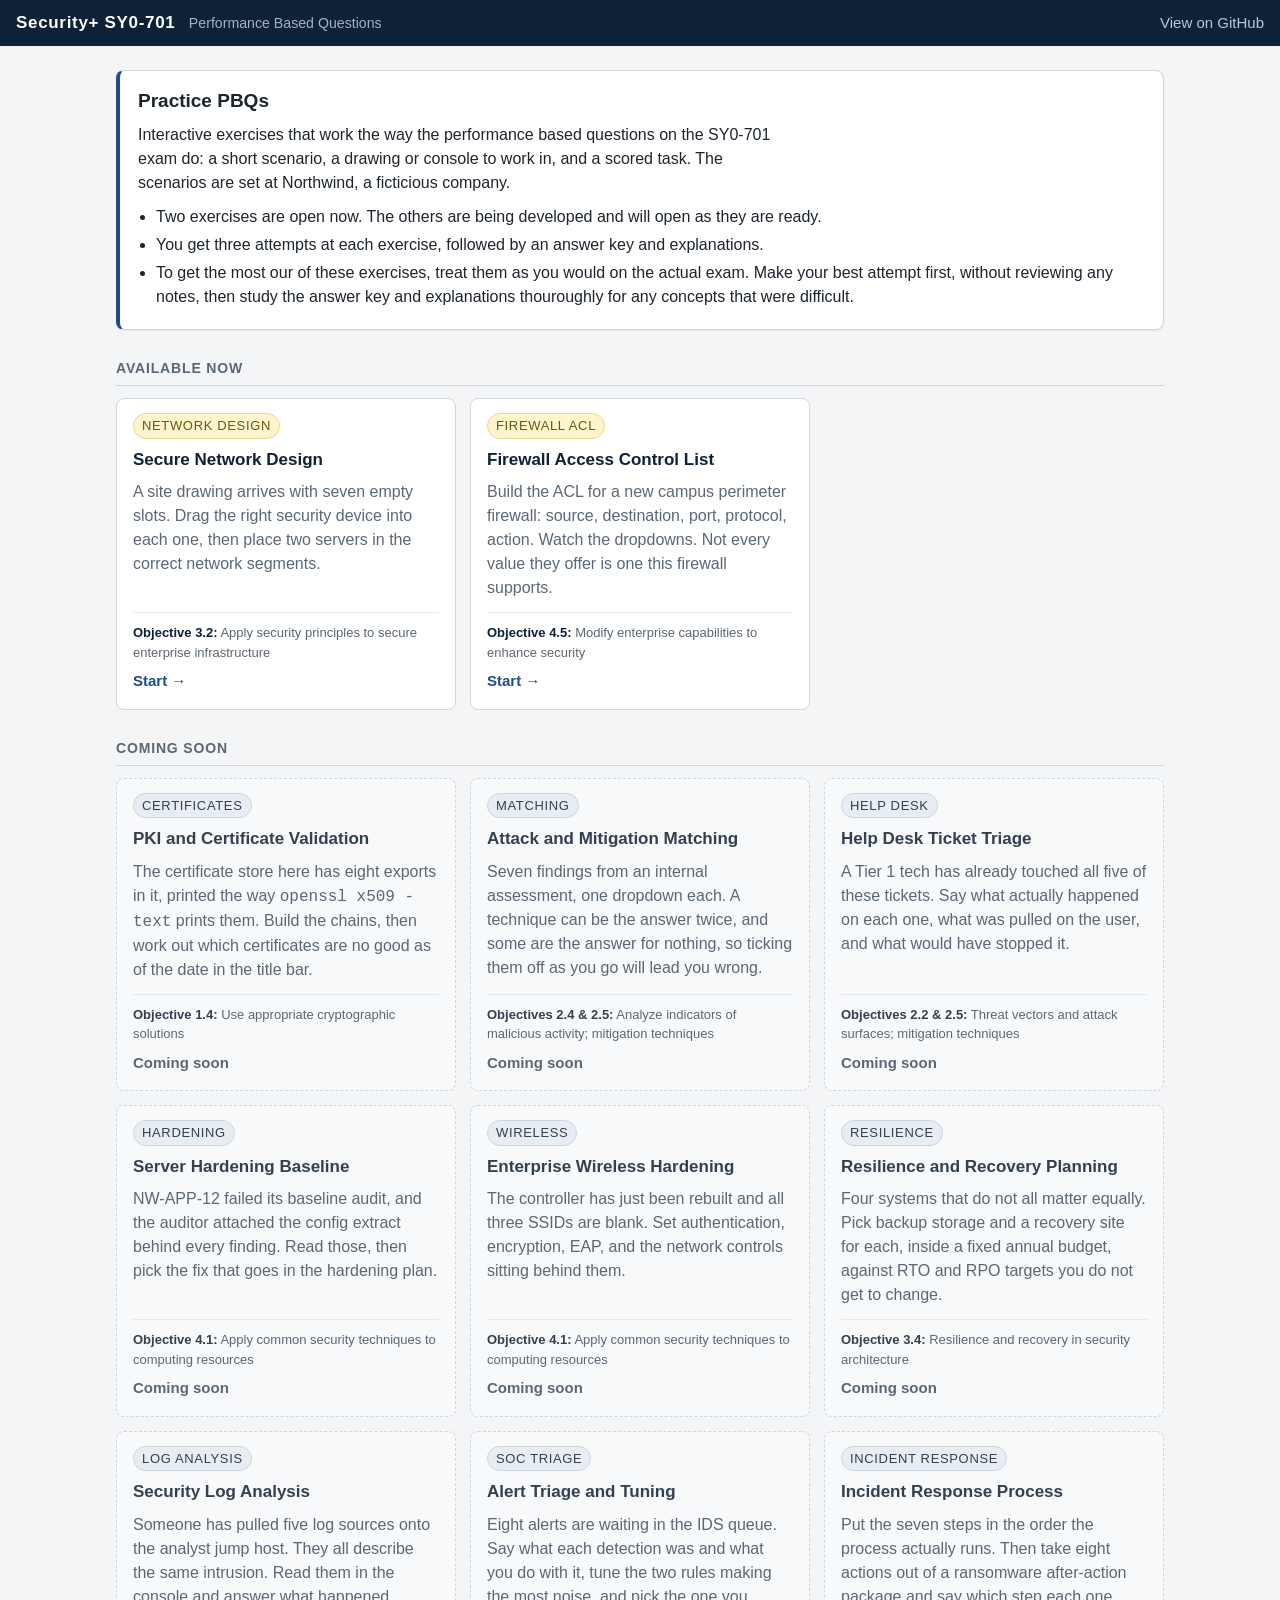
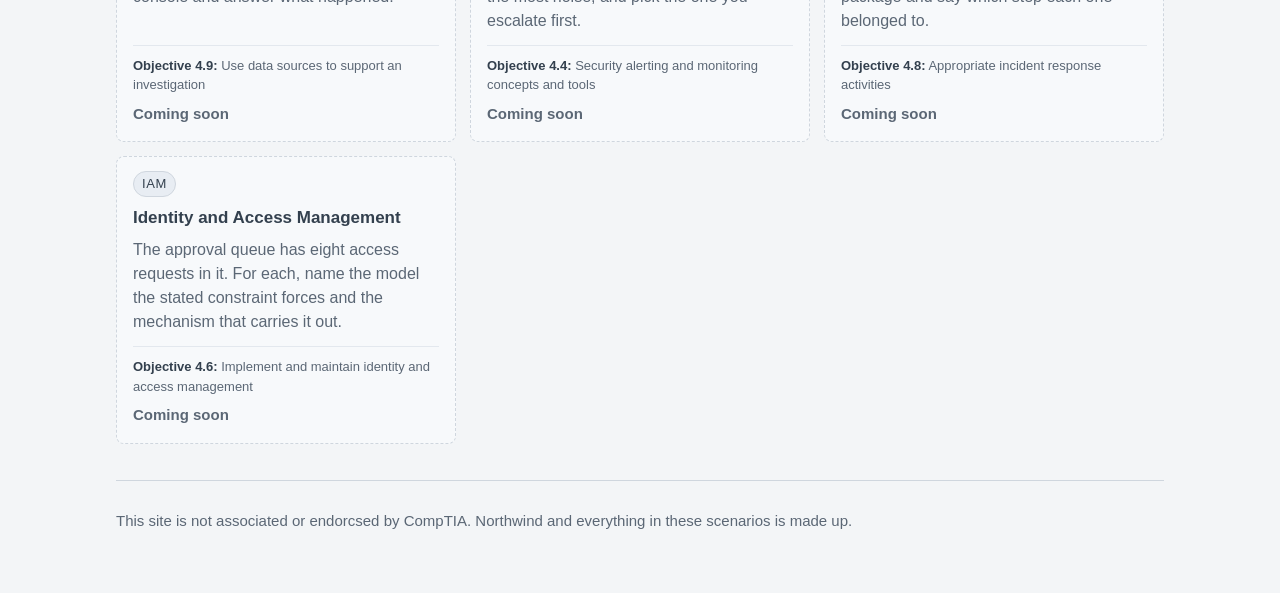
==== commit 87dbbbb1: "Index: merge coming-soon sections, add SY0-701 objectives to cards Replace the four domain-grouped c" ====
--- a/index.html
+++ b/index.html
@@ -157,8 +157,19 @@
         font-size: calc(16px * var(--scale-prose, 1) * var(--scale-all, 1));
         color: var(--muted);
       }
+      .card .obj {
+        margin-top: auto;
+        padding-top: 10px;
+        border-top: 1px solid #e3e8ee;
+        font-size: calc(13px * var(--scale-small, 1) * var(--scale-all, 1));
+        color: var(--muted);
+      }
+      .card .obj strong {
+        font-weight: 650;
+        color: var(--navy);
+      }
       .card .go {
-        margin-top: auto;
+        margin-top: 8px;
         font-size: calc(15px * var(--scale-body, 1) * var(--scale-all, 1));
         font-weight: 650;
         color: var(--info);
@@ -204,6 +215,9 @@
       .card.soon .tag {
         background: #e8edf3;
         border-color: #cfd6de;
+        color: #33404e;
+      }
+      .card.soon .obj strong {
         color: #33404e;
       }
       .skip {
@@ -286,6 +300,10 @@
             security device into each one, then place two servers in the correct
             network segments.
           </p>
+          <span class="obj"
+            ><strong>Objective 3.2:</strong> Apply security principles to
+            secure enterprise infrastructure</span
+          >
           <span class="go">Start</span>
         </a>
         <a class="card" href="firewall-rules.html">
@@ -296,11 +314,15 @@
             destination, port, protocol, action. Watch the dropdowns. Not every
             value they offer is one this firewall supports.
           </p>
+          <span class="obj"
+            ><strong>Objective 4.5:</strong> Modify enterprise
+            capabilities to enhance security</span
+          >
           <span class="go">Start</span>
         </a>
       </div>
 
-      <h3 class="domain">Coming soon &mdash; General Security Concepts</h3>
+      <h3 class="domain">Coming soon</h3>
       <div class="grid">
         <div class="card soon" aria-disabled="true">
           <span class="tag">Certificates</span>
@@ -311,14 +333,12 @@
             work out which certificates are no good as of the date in the title
             bar.
           </p>
-          <span class="go">Coming soon</span>
-        </div>
-      </div>
-
-      <h3 class="domain">
-        Coming soon &mdash; Threats, Vulnerabilities and Mitigations
-      </h3>
-      <div class="grid">
+          <span class="obj"
+            ><strong>Objective 1.4:</strong> Use appropriate
+            cryptographic solutions</span
+          >
+          <span class="go">Coming soon</span>
+        </div>
         <div class="card soon" aria-disabled="true">
           <span class="tag">Matching</span>
           <h4>Attack and Mitigation Matching</h4>
@@ -327,6 +347,10 @@
             technique can be the answer twice, and some are the answer for
             nothing, so ticking them off as you go will lead you wrong.
           </p>
+          <span class="obj"
+            ><strong>Objectives 2.4 &amp; 2.5:</strong> Analyze
+            indicators of malicious activity; mitigation techniques</span
+          >
           <span class="go">Coming soon</span>
         </div>
         <div class="card soon" aria-disabled="true">
@@ -337,6 +361,10 @@
             what actually happened on each one, what was pulled on the user, and
             what would have stopped it.
           </p>
+          <span class="obj"
+            ><strong>Objectives 2.2 &amp; 2.5:</strong> Threat vectors
+            and attack surfaces; mitigation techniques</span
+          >
           <span class="go">Coming soon</span>
         </div>
         <div class="card soon" aria-disabled="true">
@@ -347,12 +375,12 @@
             config extract behind every finding. Read those, then pick the fix
             that goes in the hardening plan.
           </p>
-          <span class="go">Coming soon</span>
-        </div>
-      </div>
-
-      <h3 class="domain">Coming soon &mdash; Security Architecture</h3>
-      <div class="grid">
+          <span class="obj"
+            ><strong>Objective 4.1:</strong> Apply common security
+            techniques to computing resources</span
+          >
+          <span class="go">Coming soon</span>
+        </div>
         <div class="card soon" aria-disabled="true">
           <span class="tag">Wireless</span>
           <h4>Enterprise Wireless Hardening</h4>
@@ -361,6 +389,10 @@
             Set authentication, encryption, EAP, and the network controls
             sitting behind them.
           </p>
+          <span class="obj"
+            ><strong>Objective 4.1:</strong> Apply common security
+            techniques to computing resources</span
+          >
           <span class="go">Coming soon</span>
         </div>
         <div class="card soon" aria-disabled="true">
@@ -371,12 +403,12 @@
             a recovery site for each, inside a fixed annual budget, against RTO
             and RPO targets you do not get to change.
           </p>
-          <span class="go">Coming soon</span>
-        </div>
-      </div>
-
-      <h3 class="domain">Coming soon &mdash; Security Operations</h3>
-      <div class="grid">
+          <span class="obj"
+            ><strong>Objective 3.4:</strong> Resilience and recovery in
+            security architecture</span
+          >
+          <span class="go">Coming soon</span>
+        </div>
         <div class="card soon" aria-disabled="true">
           <span class="tag">Log analysis</span>
           <h4>Security Log Analysis</h4>
@@ -385,6 +417,10 @@
             all describe the same intrusion. Read them in the console and answer
             what happened.
           </p>
+          <span class="obj"
+            ><strong>Objective 4.9:</strong> Use data sources to support
+            an investigation</span
+          >
           <span class="go">Coming soon</span>
         </div>
         <div class="card soon" aria-disabled="true">
@@ -395,6 +431,10 @@
             was and what you do with it, tune the two rules making the most
             noise, and pick the one you escalate first.
           </p>
+          <span class="obj"
+            ><strong>Objective 4.4:</strong> Security alerting and
+            monitoring concepts and tools</span
+          >
           <span class="go">Coming soon</span>
         </div>
         <div class="card soon" aria-disabled="true">
@@ -405,6 +445,10 @@
             take eight actions out of a ransomware after-action package and say
             which step each one belonged to.
           </p>
+          <span class="obj"
+            ><strong>Objective 4.8:</strong> Appropriate incident
+            response activities</span
+          >
           <span class="go">Coming soon</span>
         </div>
         <div class="card soon" aria-disabled="true">
@@ -415,6 +459,10 @@
             the model the stated constraint forces and the mechanism that
             carries it out.
           </p>
+          <span class="obj"
+            ><strong>Objective 4.6:</strong> Implement and maintain
+            identity and access management</span
+          >
           <span class="go">Coming soon</span>
         </div>
       </div>
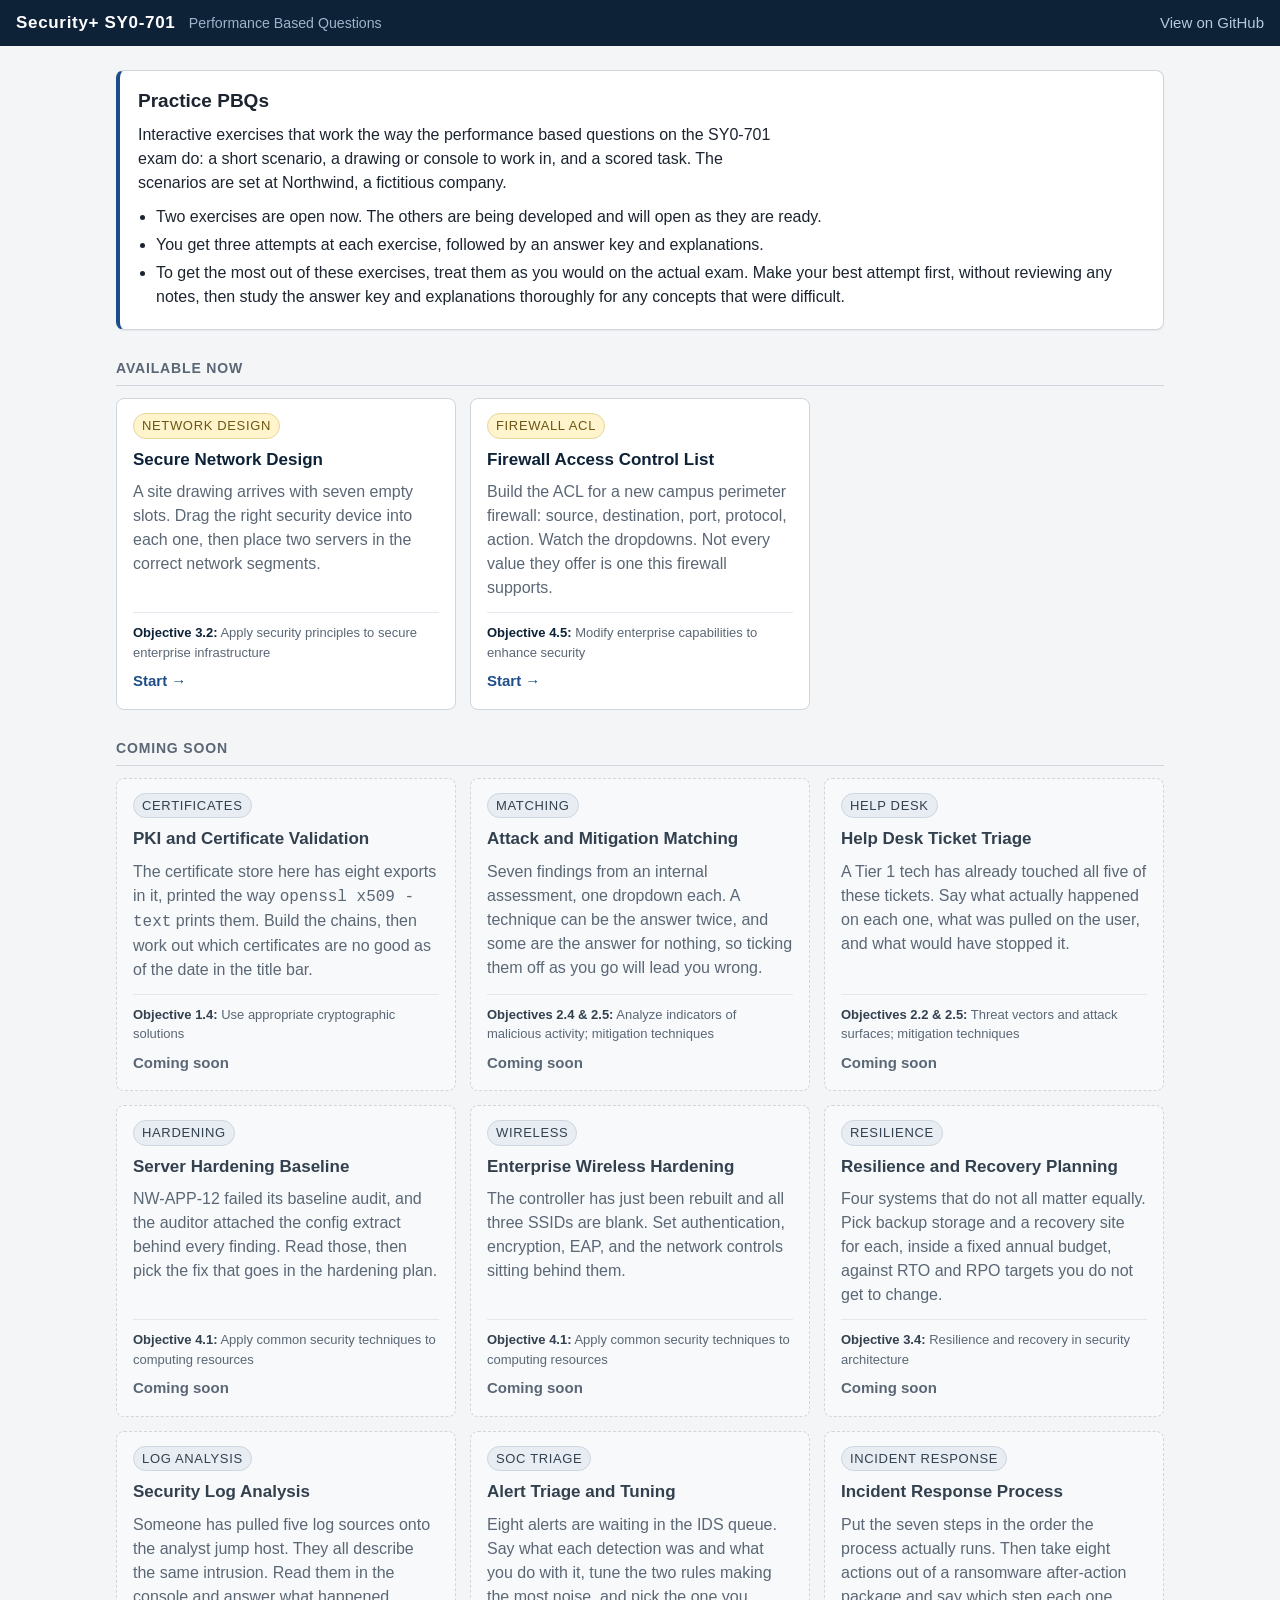
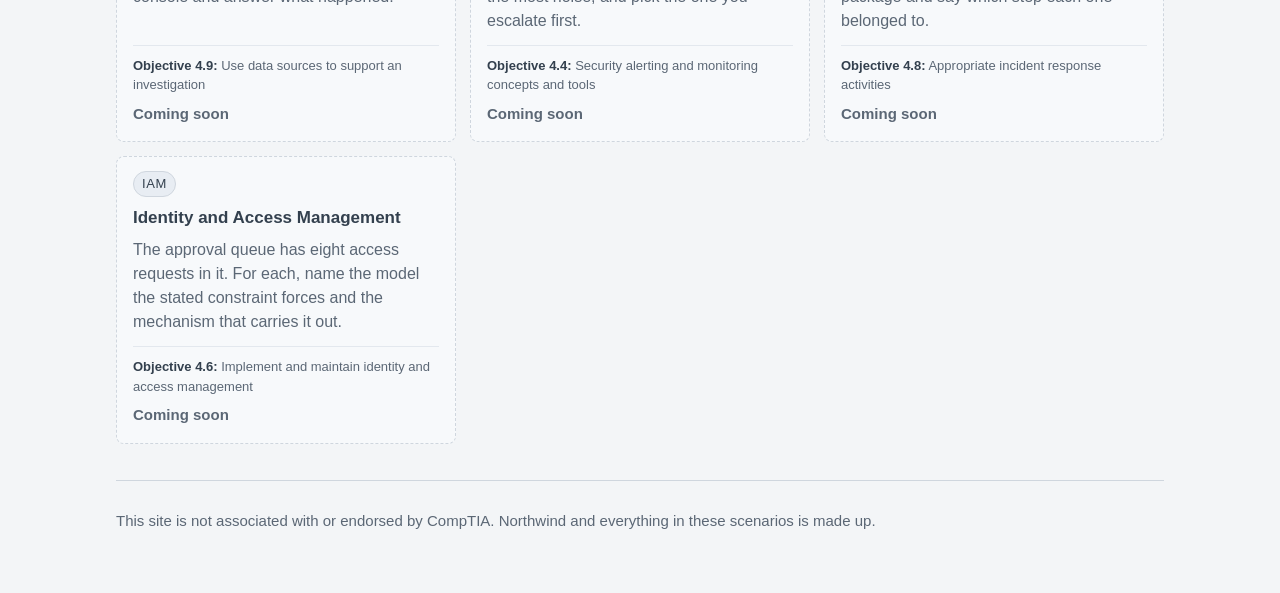
==== commit 4cb27416: "Fix typos across the published pages Index: fictitious, out of, thoroughly, endorsed. Firewall rules" ====
--- a/index.html
+++ b/index.html
@@ -270,7 +270,7 @@
           Interactive exercises that work the way the performance based
           questions on the SY0-701 exam do: a short scenario, a drawing or
           console to work in, and a scored task. The scenarios are set at
-          Northwind, a ficticious company.
+          Northwind, a fictitious company.
         </p>
         <ul>
           <li>
@@ -282,9 +282,9 @@
             and explanations.
           </li>
           <li>
-            To get the most our of these exercises, treat them as you would on
+            To get the most out of these exercises, treat them as you would on
             the actual exam. Make your best attempt first, without reviewing any
-            notes, then study the answer key and explanations thouroughly for
+            notes, then study the answer key and explanations thoroughly for
             any concepts that were difficult.
           </li>
         </ul>
@@ -469,7 +469,7 @@
 
       <footer>
         <p>
-          This site is not associated or endorcsed by CompTIA. Northwind and
+          This site is not associated with or endorsed by CompTIA. Northwind and
           everything in these scenarios is made up.
         </p>
       </footer>
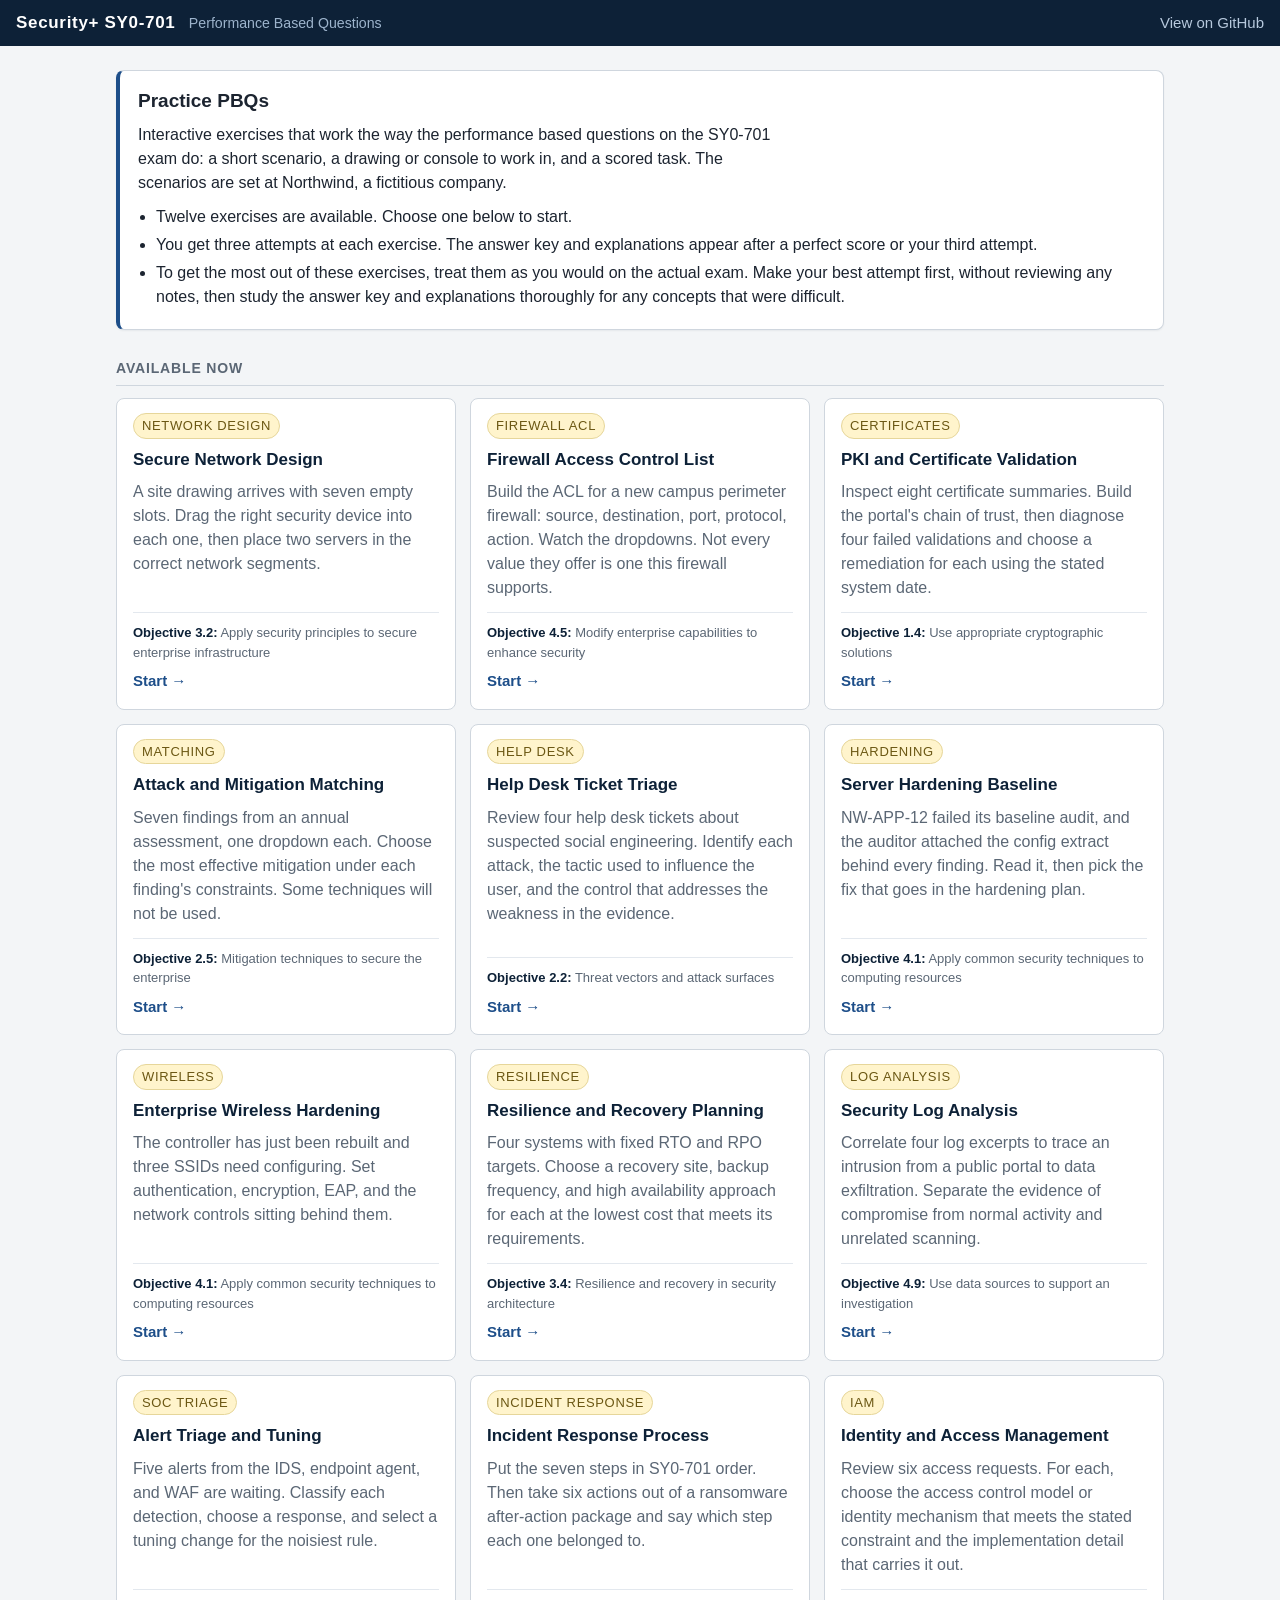
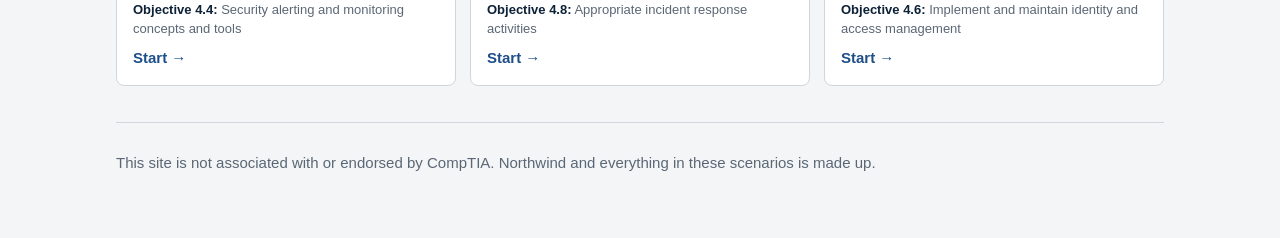
==== commit 30a5f414: "Publish all twelve Security+ practice exercises" ====
--- a/index.html
+++ b/index.html
@@ -123,7 +123,7 @@
 
       .grid {
         display: grid;
-        grid-template-columns: repeat(auto-fill, minmax(300px, 1fr));
+        grid-template-columns: repeat(auto-fill, minmax(min(300px, 100%), 1fr));
         gap: 14px;
       }
 
@@ -198,28 +198,6 @@
         font-size: calc(15px * var(--scale-body, 1) * var(--scale-all, 1));
         color: var(--muted);
       }
-      .card.soon {
-        background: #f7f9fb;
-        border-style: dashed;
-        color: var(--muted);
-      }
-      .card.soon h4 {
-        color: #33404e;
-      }
-      .card.soon .go {
-        color: var(--muted);
-      }
-      .card.soon .go::after {
-        content: "";
-      }
-      .card.soon .tag {
-        background: #e8edf3;
-        border-color: #cfd6de;
-        color: #33404e;
-      }
-      .card.soon .obj strong {
-        color: #33404e;
-      }
       .skip {
         position: absolute;
         left: -999px;
@@ -252,7 +230,7 @@
   </head>
 
   <body>
-    <a class="skip" href="#main">Skip to exercises</a>
+    <a class="skip" href="#main">Skip to main content</a>
     <header class="topbar" role="banner">
       <h1 class="brand">
         Security+ SY0-701 <small>Performance Based Questions</small>
@@ -263,7 +241,7 @@
       >
     </header>
 
-    <main id="main" class="wrap">
+    <main id="main" class="wrap" tabindex="-1">
       <section class="intro" aria-labelledby="introTitle">
         <h2 id="introTitle">Practice PBQs</h2>
         <p>
@@ -274,12 +252,11 @@
         </p>
         <ul>
           <li>
-            Two exercises are open now. The others are being developed and will
-            open as they are ready.
+            Twelve exercises are available. Choose one below to start.
           </li>
           <li>
-            You get three attempts at each exercise, followed by an answer key
-            and explanations.
+            You get three attempts at each exercise. The answer key and
+            explanations appear after a perfect score or your third attempt.
           </li>
           <li>
             To get the most out of these exercises, treat them as you would on
@@ -292,9 +269,9 @@
 
       <h3 class="domain">Available now</h3>
       <div class="grid">
-        <a class="card" href="network-diagram.html">
+        <a class="card" href="network-diagram.html" aria-labelledby="cardNetworkDiagram">
           <span class="tag">Network design</span>
-          <h4>Secure Network Design</h4>
+          <h4 id="cardNetworkDiagram">Secure Network Design</h4>
           <p>
             A site drawing arrives with seven empty slots. Drag the right
             security device into each one, then place two servers in the correct
@@ -306,9 +283,9 @@
           >
           <span class="go">Start</span>
         </a>
-        <a class="card" href="firewall-rules.html">
+        <a class="card" href="firewall-rules.html" aria-labelledby="cardFirewallRules">
           <span class="tag">Firewall ACL</span>
-          <h4>Firewall Access Control List</h4>
+          <h4 id="cardFirewallRules">Firewall Access Control List</h4>
           <p>
             Build the ACL for a new campus perimeter firewall: source,
             destination, port, protocol, action. Watch the dropdowns. Not every
@@ -320,72 +297,68 @@
           >
           <span class="go">Start</span>
         </a>
-      </div>
-
-      <h3 class="domain">Coming soon</h3>
-      <div class="grid">
-        <div class="card soon" aria-disabled="true">
+
+        <a class="card" href="pki-chain.html" aria-labelledby="cardPkiChain">
           <span class="tag">Certificates</span>
-          <h4>PKI and Certificate Validation</h4>
-          <p>
-            The certificate store here has eight exports in it, printed the way
-            <code>openssl x509 -text</code> prints them. Build the chains, then
-            work out which certificates are no good as of the date in the title
-            bar.
+          <h4 id="cardPkiChain">PKI and Certificate Validation</h4>
+          <p>
+            Inspect eight certificate summaries. Build the portal's chain of
+            trust, then diagnose four failed validations and choose a
+            remediation for each using the stated system date.
           </p>
           <span class="obj"
             ><strong>Objective 1.4:</strong> Use appropriate
             cryptographic solutions</span
           >
-          <span class="go">Coming soon</span>
-        </div>
-        <div class="card soon" aria-disabled="true">
+          <span class="go">Start</span>
+        </a>
+        <a class="card" href="attack-mitigation-match.html" aria-labelledby="cardAttackMitigationMatch">
           <span class="tag">Matching</span>
-          <h4>Attack and Mitigation Matching</h4>
-          <p>
-            Seven findings from an internal assessment, one dropdown each. A
-            technique can be the answer twice, and some are the answer for
-            nothing, so ticking them off as you go will lead you wrong.
-          </p>
-          <span class="obj"
-            ><strong>Objectives 2.4 &amp; 2.5:</strong> Analyze
-            indicators of malicious activity; mitigation techniques</span
-          >
-          <span class="go">Coming soon</span>
-        </div>
-        <div class="card soon" aria-disabled="true">
+          <h4 id="cardAttackMitigationMatch">Attack and Mitigation Matching</h4>
+          <p>
+            Seven findings from an annual assessment, one dropdown each.
+            Choose the most effective mitigation under each finding's
+            constraints. Some techniques will not be used.
+          </p>
+          <span class="obj"
+            ><strong>Objective 2.5:</strong> Mitigation techniques to
+            secure the enterprise</span
+          >
+          <span class="go">Start</span>
+        </a>
+        <a class="card" href="ticketing-system.html" aria-labelledby="cardTicketingSystem">
           <span class="tag">Help desk</span>
-          <h4>Help Desk Ticket Triage</h4>
-          <p>
-            A Tier 1 tech has already touched all five of these tickets. Say
-            what actually happened on each one, what was pulled on the user, and
-            what would have stopped it.
-          </p>
-          <span class="obj"
-            ><strong>Objectives 2.2 &amp; 2.5:</strong> Threat vectors
-            and attack surfaces; mitigation techniques</span
-          >
-          <span class="go">Coming soon</span>
-        </div>
-        <div class="card soon" aria-disabled="true">
+          <h4 id="cardTicketingSystem">Help Desk Ticket Triage</h4>
+          <p>
+            Review four help desk tickets about suspected social engineering.
+            Identify each attack, the tactic used to influence the user, and
+            the control that addresses the weakness in the evidence.
+          </p>
+          <span class="obj"
+            ><strong>Objective 2.2:</strong> Threat vectors and
+            attack surfaces</span
+          >
+          <span class="go">Start</span>
+        </a>
+        <a class="card" href="system-hardening.html" aria-labelledby="cardSystemHardening">
           <span class="tag">Hardening</span>
-          <h4>Server Hardening Baseline</h4>
+          <h4 id="cardSystemHardening">Server Hardening Baseline</h4>
           <p>
             NW-APP-12 failed its baseline audit, and the auditor attached the
-            config extract behind every finding. Read those, then pick the fix
+            config extract behind every finding. Read it, then pick the fix
             that goes in the hardening plan.
           </p>
           <span class="obj"
             ><strong>Objective 4.1:</strong> Apply common security
             techniques to computing resources</span
           >
-          <span class="go">Coming soon</span>
-        </div>
-        <div class="card soon" aria-disabled="true">
+          <span class="go">Start</span>
+        </a>
+        <a class="card" href="wireless-hardening.html" aria-labelledby="cardWirelessHardening">
           <span class="tag">Wireless</span>
-          <h4>Enterprise Wireless Hardening</h4>
-          <p>
-            The controller has just been rebuilt and all three SSIDs are blank.
+          <h4 id="cardWirelessHardening">Enterprise Wireless Hardening</h4>
+          <p>
+            The controller has just been rebuilt and three SSIDs need configuring.
             Set authentication, encryption, EAP, and the network controls
             sitting behind them.
           </p>
@@ -393,78 +366,78 @@
             ><strong>Objective 4.1:</strong> Apply common security
             techniques to computing resources</span
           >
-          <span class="go">Coming soon</span>
-        </div>
-        <div class="card soon" aria-disabled="true">
+          <span class="go">Start</span>
+        </a>
+        <a class="card" href="bcdr-planning.html" aria-labelledby="cardBcdrPlanning">
           <span class="tag">Resilience</span>
-          <h4>Resilience and Recovery Planning</h4>
-          <p>
-            Four systems that do not all matter equally. Pick backup storage and
-            a recovery site for each, inside a fixed annual budget, against RTO
-            and RPO targets you do not get to change.
+          <h4 id="cardBcdrPlanning">Resilience and Recovery Planning</h4>
+          <p>
+            Four systems with fixed RTO and RPO targets. Choose a recovery
+            site, backup frequency, and high availability approach for each
+            at the lowest cost that meets its requirements.
           </p>
           <span class="obj"
             ><strong>Objective 3.4:</strong> Resilience and recovery in
             security architecture</span
           >
-          <span class="go">Coming soon</span>
-        </div>
-        <div class="card soon" aria-disabled="true">
+          <span class="go">Start</span>
+        </a>
+        <a class="card" href="log-analysis.html" aria-labelledby="cardLogAnalysis">
           <span class="tag">Log analysis</span>
-          <h4>Security Log Analysis</h4>
-          <p>
-            Someone has pulled five log sources onto the analyst jump host. They
-            all describe the same intrusion. Read them in the console and answer
-            what happened.
+          <h4 id="cardLogAnalysis">Security Log Analysis</h4>
+          <p>
+            Correlate four log excerpts to trace an intrusion from a public
+            portal to data exfiltration. Separate the evidence of compromise
+            from normal activity and unrelated scanning.
           </p>
           <span class="obj"
             ><strong>Objective 4.9:</strong> Use data sources to support
             an investigation</span
           >
-          <span class="go">Coming soon</span>
-        </div>
-        <div class="card soon" aria-disabled="true">
+          <span class="go">Start</span>
+        </a>
+        <a class="card" href="ids-alert-triage.html" aria-labelledby="cardIdsAlertTriage">
           <span class="tag">SOC triage</span>
-          <h4>Alert Triage and Tuning</h4>
-          <p>
-            Eight alerts are waiting in the IDS queue. Say what each detection
-            was and what you do with it, tune the two rules making the most
-            noise, and pick the one you escalate first.
+          <h4 id="cardIdsAlertTriage">Alert Triage and Tuning</h4>
+          <p>
+            Five alerts from the IDS, endpoint agent, and WAF are waiting.
+            Classify each detection, choose a response, and select a tuning
+            change for the noisiest rule.
           </p>
           <span class="obj"
             ><strong>Objective 4.4:</strong> Security alerting and
             monitoring concepts and tools</span
           >
-          <span class="go">Coming soon</span>
-        </div>
-        <div class="card soon" aria-disabled="true">
+          <span class="go">Start</span>
+        </a>
+        <a class="card" href="incident-response-order.html" aria-labelledby="cardIncidentResponseOrder">
           <span class="tag">Incident response</span>
-          <h4>Incident Response Process</h4>
-          <p>
-            Put the seven steps in the order the process actually runs. Then
-            take eight actions out of a ransomware after-action package and say
+          <h4 id="cardIncidentResponseOrder">Incident Response Process</h4>
+          <p>
+            Put the seven steps in SY0-701 order. Then
+            take six actions out of a ransomware after-action package and say
             which step each one belonged to.
           </p>
           <span class="obj"
             ><strong>Objective 4.8:</strong> Appropriate incident
             response activities</span
           >
-          <span class="go">Coming soon</span>
-        </div>
-        <div class="card soon" aria-disabled="true">
+          <span class="go">Start</span>
+        </a>
+        <a class="card" href="auth-methods.html" aria-labelledby="cardAuthMethods">
           <span class="tag">IAM</span>
-          <h4>Identity and Access Management</h4>
-          <p>
-            The approval queue has eight access requests in it. For each, name
-            the model the stated constraint forces and the mechanism that
-            carries it out.
+          <h4 id="cardAuthMethods">Identity and Access Management</h4>
+          <p>
+            Review six access requests. For each, choose the access control
+            model or identity mechanism that meets the stated constraint and
+            the implementation detail that carries it out.
           </p>
           <span class="obj"
             ><strong>Objective 4.6:</strong> Implement and maintain
             identity and access management</span
           >
-          <span class="go">Coming soon</span>
-        </div>
+          <span class="go">Start</span>
+        </a>
       </div>
 
       <footer>
